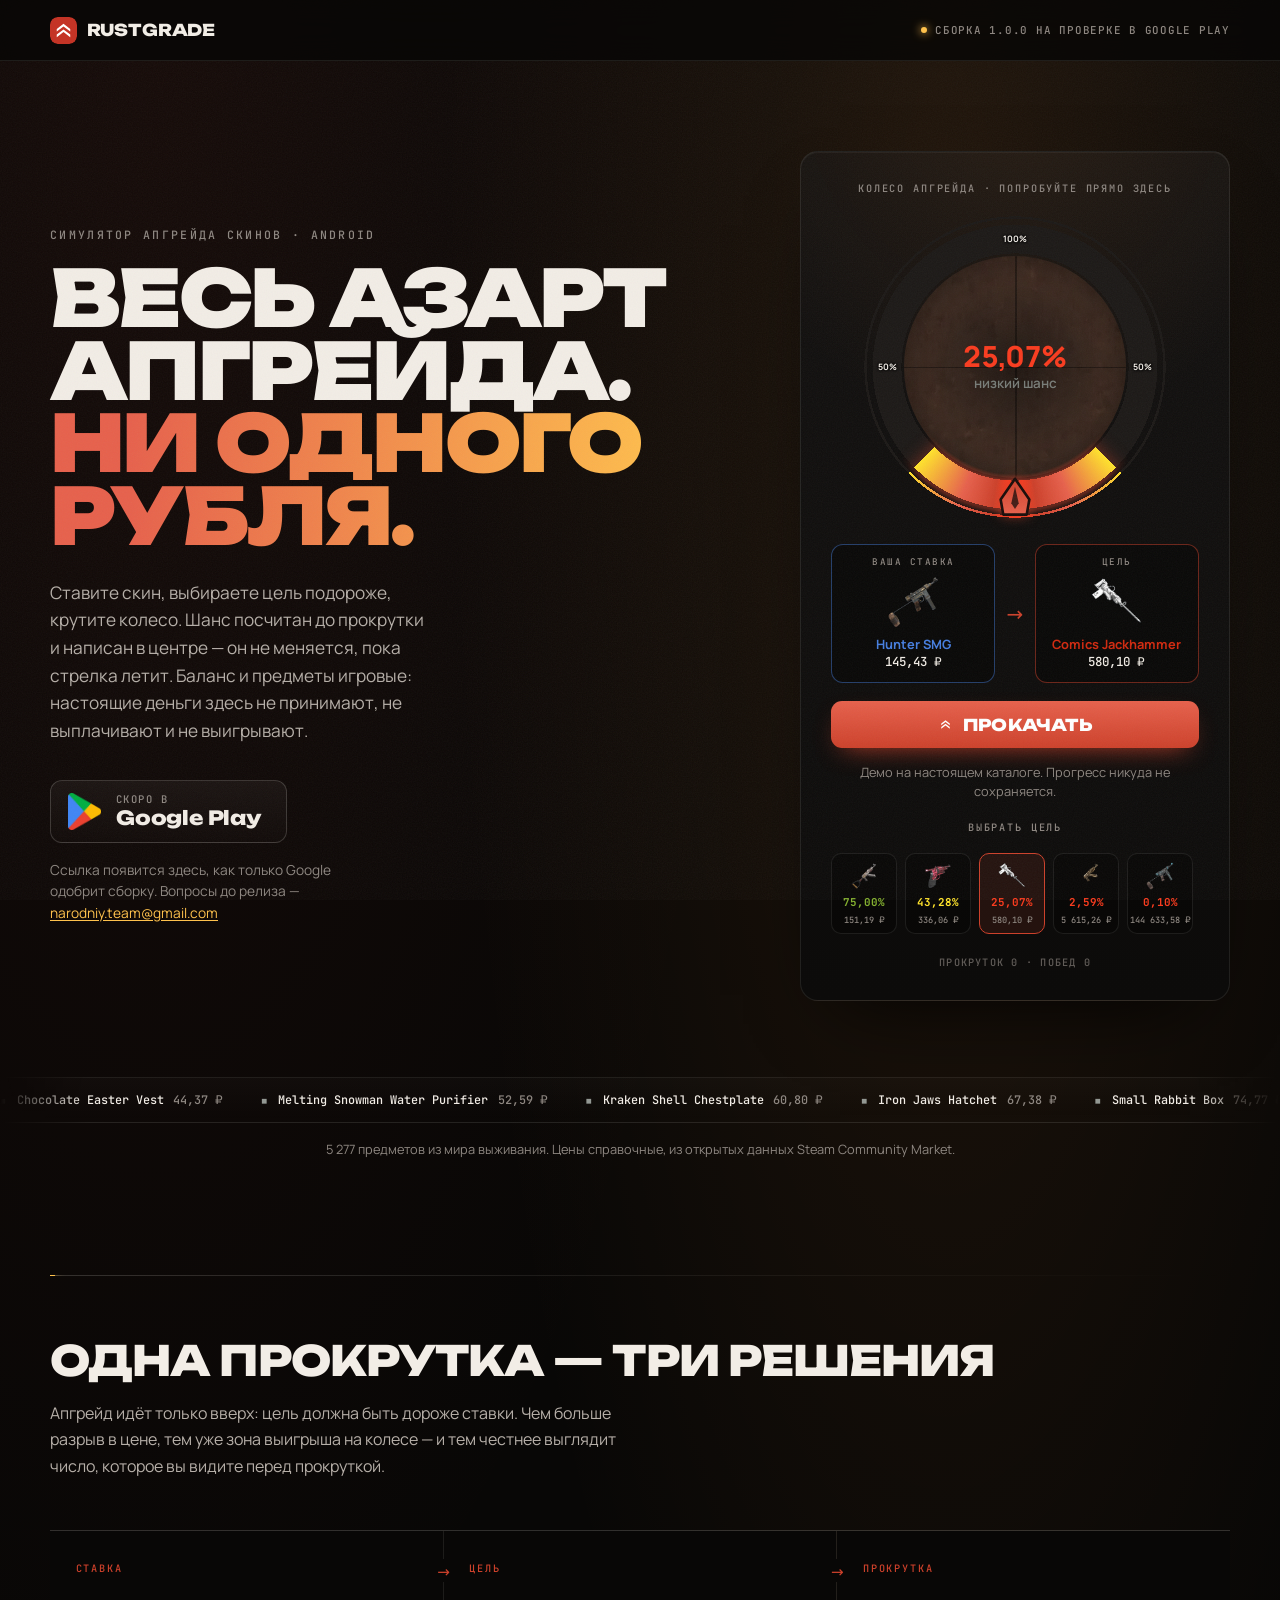
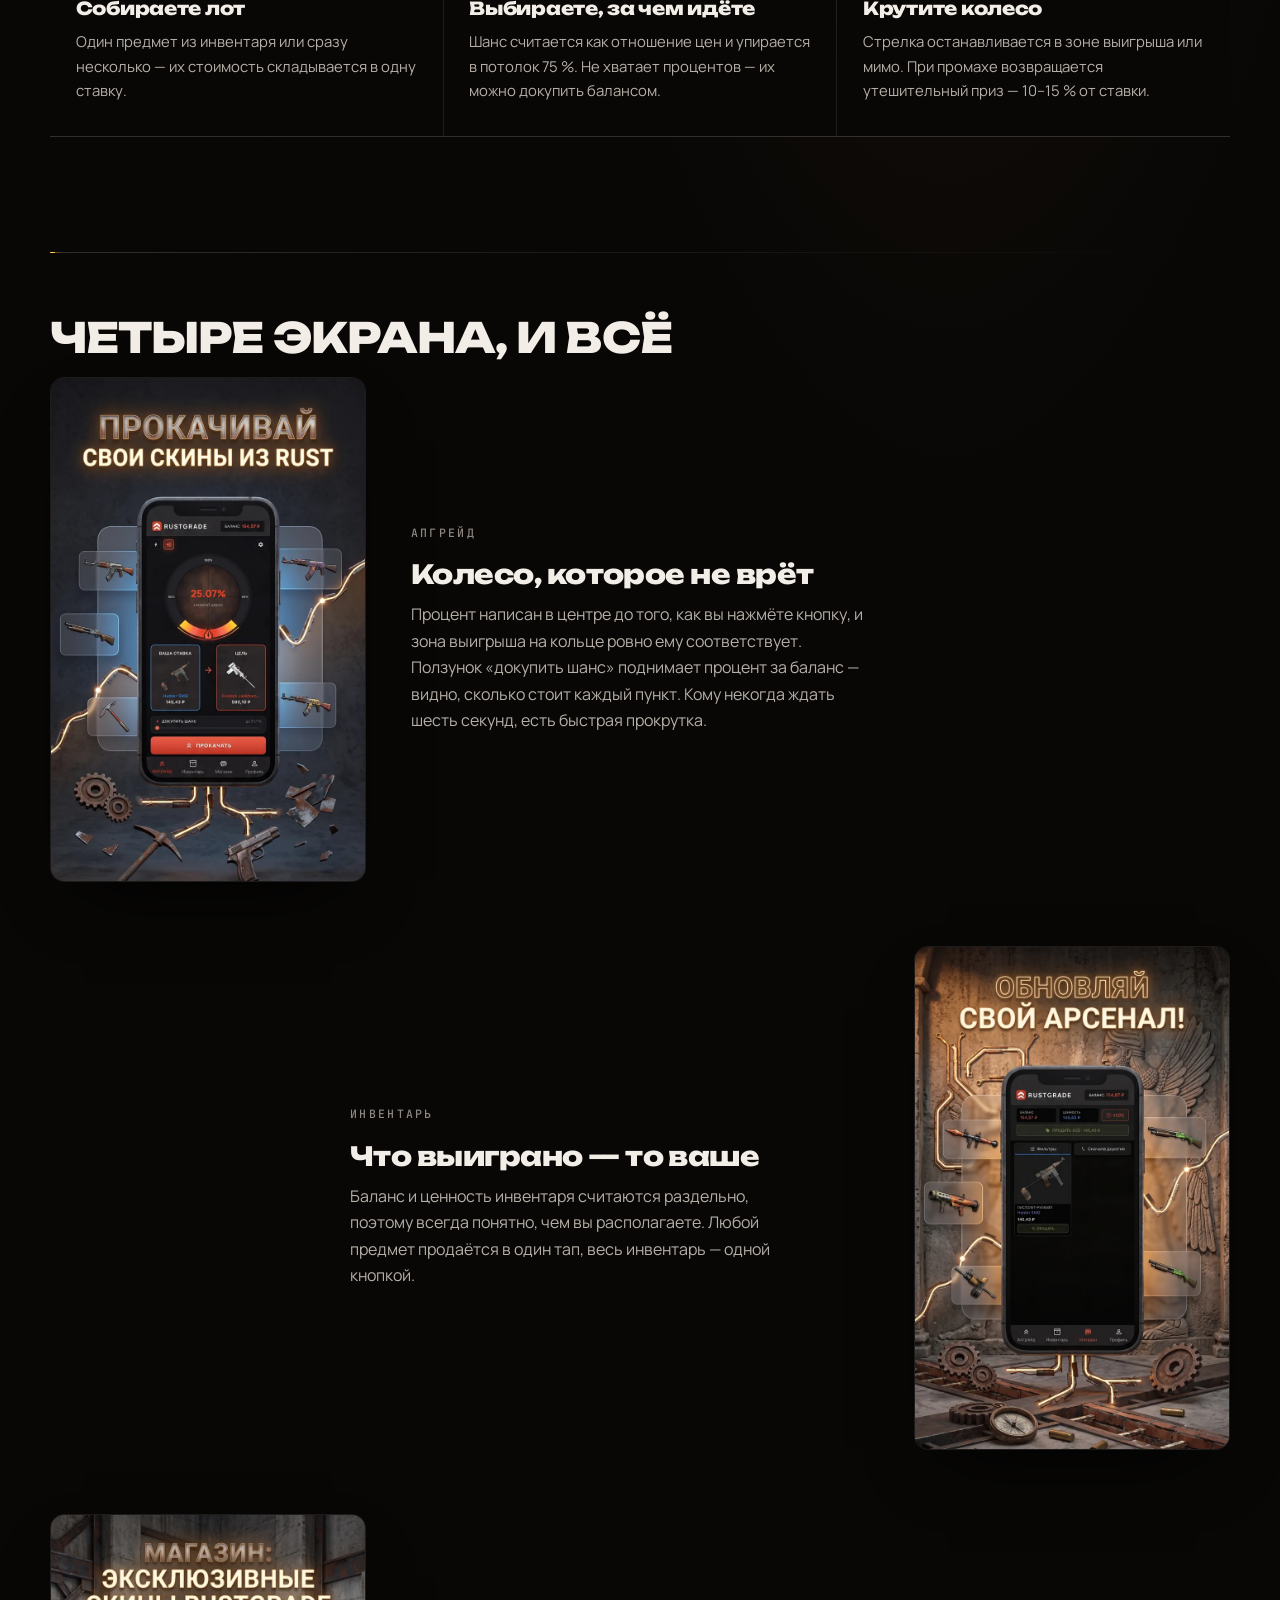
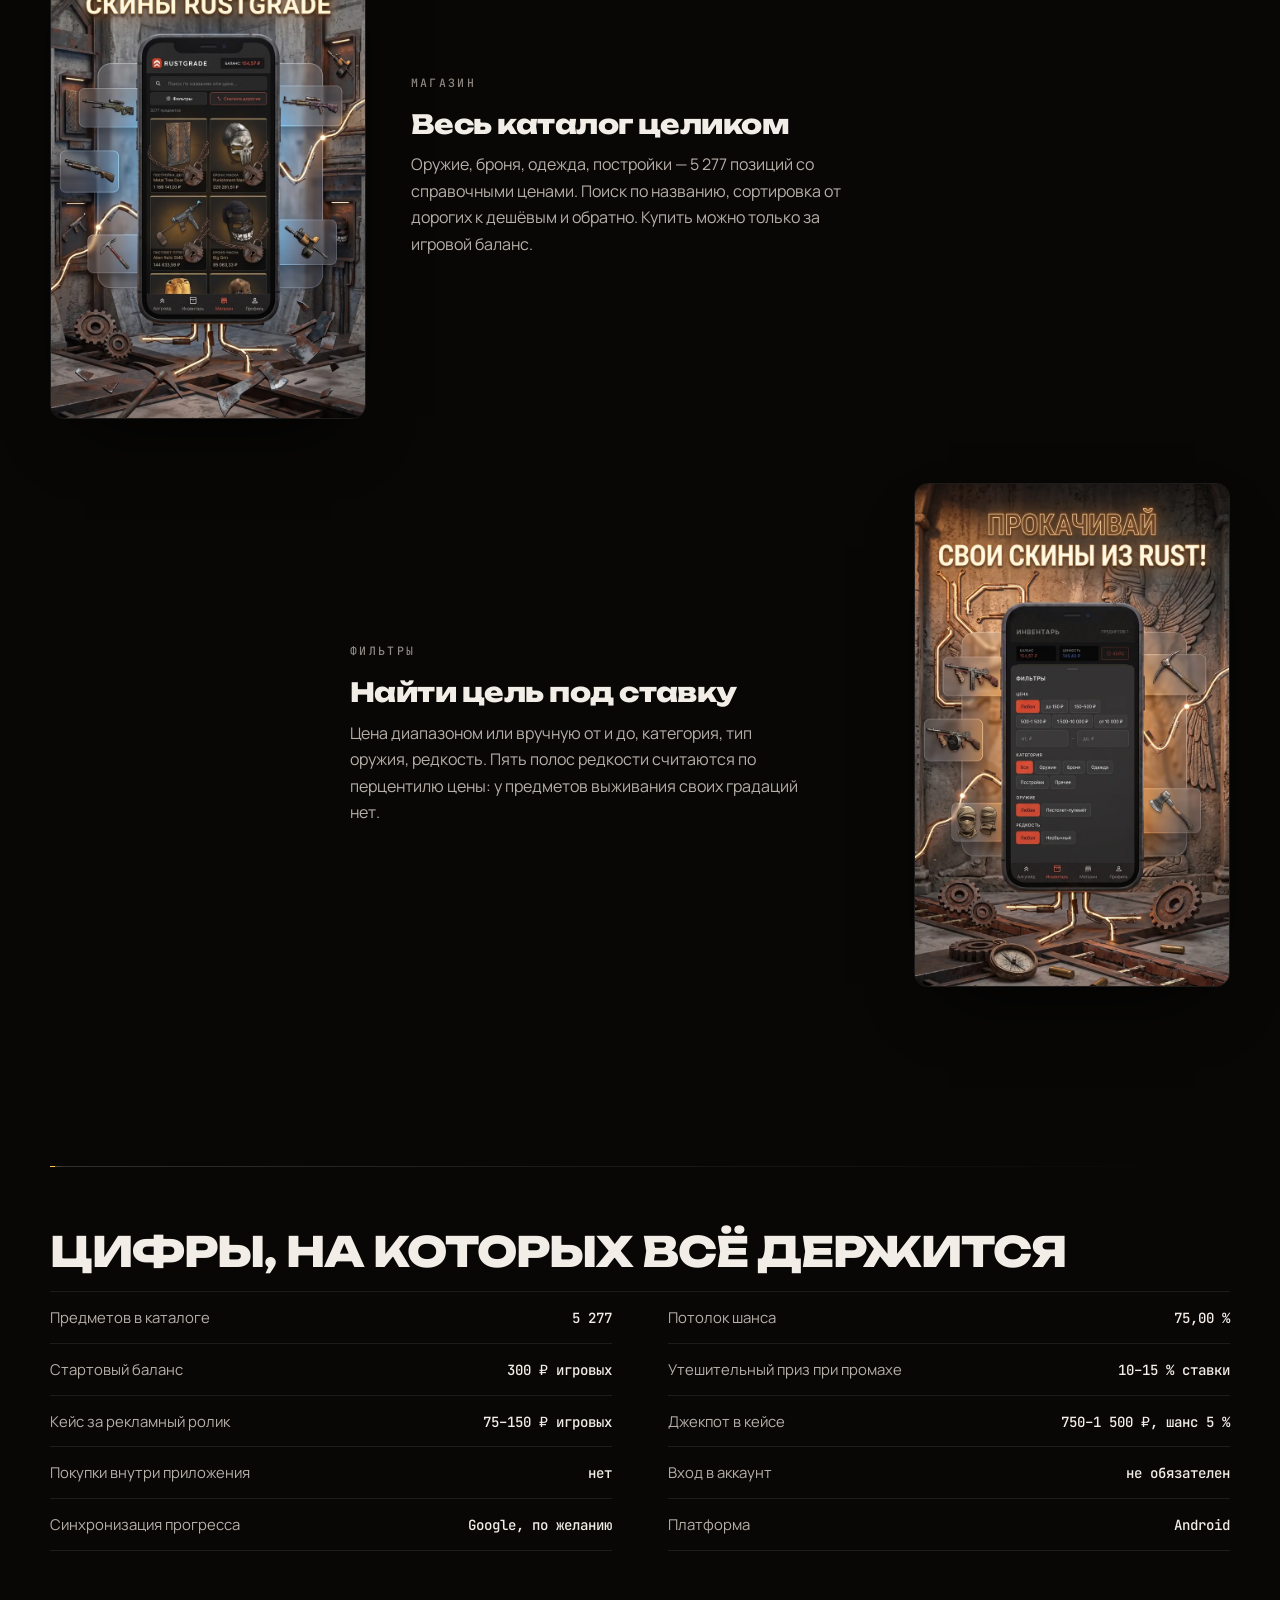
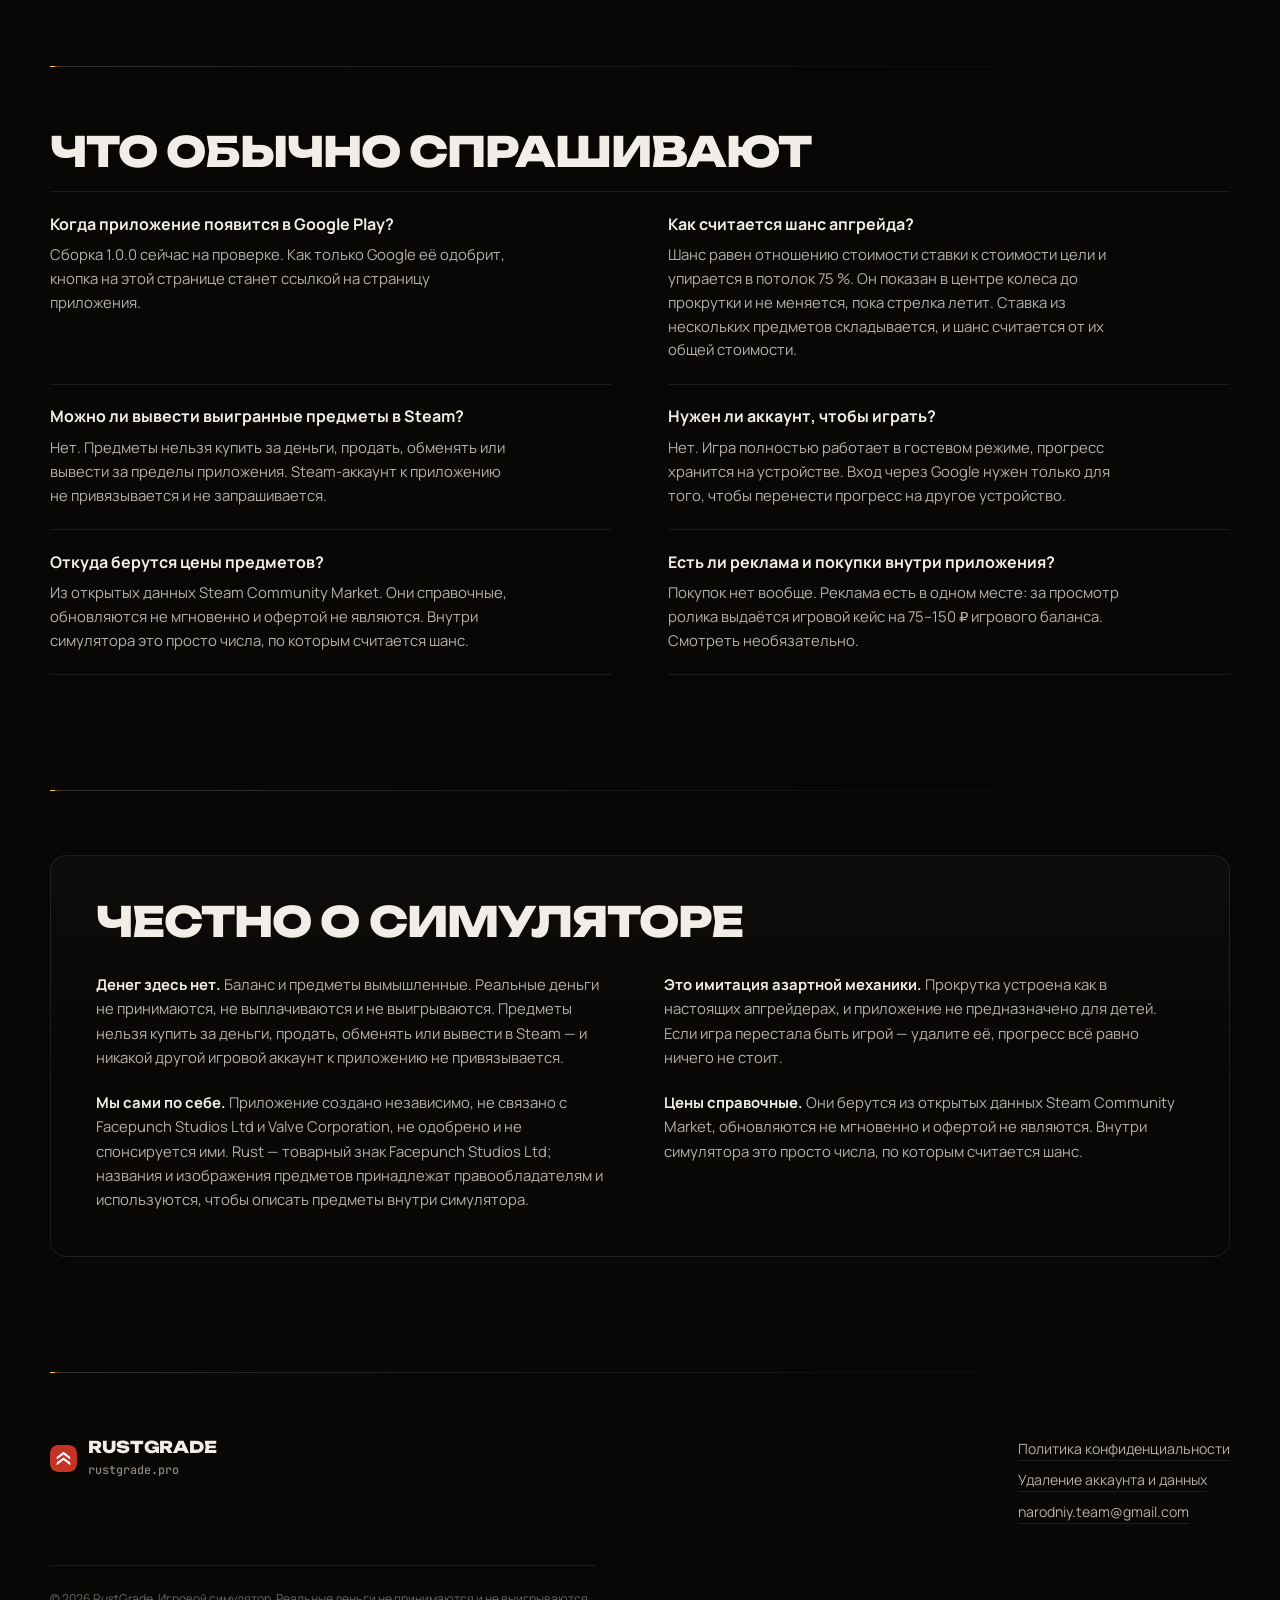
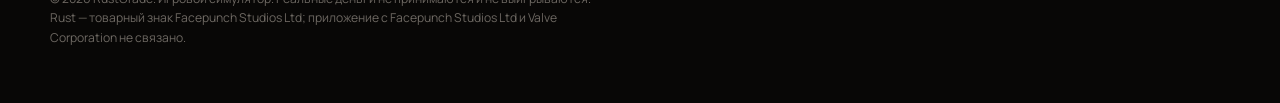
==== index.html @ eccade39 "Сайт rustgrade.pro" ====
<!DOCTYPE html>
<html lang="ru">
<head>
<meta charset="utf-8">
<meta name="viewport" content="width=device-width, initial-scale=1">
<title>RustGrade — симулятор апгрейда скинов</title>
<meta name="description" content="Ставите скин, выбираете цель, крутите колесо. Шанс виден до прокрутки. Баланс и предметы игровые: реальные деньги не принимаются и не выигрываются. Скоро в Google Play.">
<meta name="theme-color" content="#080706">
<link rel="canonical" href="https://rustgrade.pro/">

<meta property="og:type" content="website">
<meta property="og:site_name" content="RustGrade">
<meta property="og:title" content="RustGrade — весь азарт апгрейда. Ни одного рубля.">
<meta property="og:description" content="Симулятор апгрейда скинов: 5 277 предметов, честный шанс на колесе, никаких реальных денег. Скоро в Google Play.">
<meta property="og:url" content="https://rustgrade.pro/">
<meta property="og:image" content="https://rustgrade.pro/assets/og.jpg">
<meta property="og:image:width" content="1200">
<meta property="og:image:height" content="630">
<meta property="og:locale" content="ru_RU">
<meta name="twitter:card" content="summary_large_image">

<link rel="icon" href="assets/logo.svg" type="image/svg+xml">
<link rel="icon" href="assets/favicon-32.png" sizes="32x32">
<link rel="apple-touch-icon" href="assets/apple-touch-icon.png">

<link rel="preload" as="font" type="font/woff2" href="assets/fonts/Unbounded-cyrillic.woff2" crossorigin>
<link rel="preload" as="font" type="font/woff2" href="assets/fonts/Manrope-cyrillic.woff2" crossorigin>
<link rel="stylesheet" href="assets/fonts.css">
<link rel="stylesheet" href="assets/site.css">

<script type="application/ld+json">
{
  "@context": "https://schema.org",
  "@graph": [
    {
      "@type": "WebSite",
      "@id": "https://rustgrade.pro/#website",
      "url": "https://rustgrade.pro/",
      "name": "RustGrade",
      "inLanguage": "ru-RU",
      "description": "Игровой симулятор апгрейда скинов для Android."
    },
    {
      "@type": "MobileApplication",
      "@id": "https://rustgrade.pro/#app",
      "name": "RustGrade",
      "url": "https://rustgrade.pro/",
      "applicationCategory": "GameApplication",
      "applicationSubCategory": "Симулятор",
      "operatingSystem": "Android",
      "inLanguage": "ru-RU",
      "softwareVersion": "1.0.0",
      "image": "https://rustgrade.pro/assets/og.jpg",
      "description": "Симулятор апгрейда скинов: ставите предмет, выбираете цель подороже и крутите колесо. Шанс виден до прокрутки. Баланс и предметы игровые, реальные деньги не принимаются и не выигрываются.",
      "offers": { "@type": "Offer", "price": "0", "priceCurrency": "RUB" },
      "author": { "@type": "Organization", "name": "RustGrade", "email": "narodniy.team@gmail.com" },
      "privacyPolicy": "https://rustgrade.pro/privacy/"
    },
    {
      "@type": "FAQPage",
      "@id": "https://rustgrade.pro/#faq",
      "mainEntity": [
        {
          "@type": "Question",
          "name": "Когда приложение появится в Google Play?",
          "acceptedAnswer": { "@type": "Answer", "text": "Сборка 1.0.0 сейчас на проверке. Как только Google её одобрит, кнопка на этой странице станет ссылкой на страницу приложения." }
        },
        {
          "@type": "Question",
          "name": "Как считается шанс апгрейда?",
          "acceptedAnswer": { "@type": "Answer", "text": "Шанс равен отношению стоимости ставки к стоимости цели и упирается в потолок 75 процентов. Он показан в центре колеса до прокрутки и не меняется, пока стрелка летит. Ставка из нескольких предметов складывается, и шанс считается от их общей стоимости." }
        },
        {
          "@type": "Question",
          "name": "Можно ли вывести выигранные предметы в Steam?",
          "acceptedAnswer": { "@type": "Answer", "text": "Нет. Предметы нельзя купить за деньги, продать, обменять или вывести за пределы приложения. Steam-аккаунт к приложению не привязывается и не запрашивается." }
        },
        {
          "@type": "Question",
          "name": "Нужен ли аккаунт, чтобы играть?",
          "acceptedAnswer": { "@type": "Answer", "text": "Нет. Игра полностью работает в гостевом режиме, прогресс хранится на устройстве. Вход через Google нужен только для того, чтобы перенести прогресс на другое устройство." }
        },
        {
          "@type": "Question",
          "name": "Откуда берутся цены предметов?",
          "acceptedAnswer": { "@type": "Answer", "text": "Из открытых данных Steam Community Market. Они справочные, обновляются не мгновенно и офертой не являются. Внутри симулятора это просто числа, по которым считается шанс." }
        },
        {
          "@type": "Question",
          "name": "Есть ли реклама и покупки внутри приложения?",
          "acceptedAnswer": { "@type": "Answer", "text": "Покупок нет вообще. Реклама есть в одном месте: за просмотр ролика выдаётся игровой кейс на 75–150 рублей игрового баланса. Смотреть необязательно." }
        }
      ]
    }
  ]
}
</script>
</head>
<body>

<a class="skip" href="#main">Перейти к содержанию</a>

<header class="topbar">
  <div class="topbar__in">
    <a class="brand" href="/" aria-label="RustGrade, на главную">
      <svg class="brand__mark" viewBox="0 0 512 512" aria-hidden="true" focusable="false">
        <rect width="512" height="512" rx="140" fill="#C43426"/>
        <path d="M 256 130 L 384 226 L 384 277 L 256 181 L 128 277 L 128 226 Z" fill="#fff"/>
        <path d="M 256 235 L 384 331 L 384 382 L 256 286 L 128 382 L 128 331 Z" fill="#fff"/>
      </svg>
      <span class="brand__name">RustGrade</span>
    </a>
    <p class="topbar__status"><span class="dot" aria-hidden="true"></span>Сборка 1.0.0 на проверке в Google&nbsp;Play</p>
  </div>
</header>

<main id="main">

  <!-- ───────────────────────── HERO ───────────────────────── -->
  <section class="hero">
    <div class="hero__copy">
      <p class="eyebrow">Симулятор апгрейда скинов · Android</p>
      <h1 class="hero__title">
        <span>Весь азарт</span>
        <span>апгрейда.</span>
        <span class="hero__title-alt">Ни одного</span>
        <span class="hero__title-alt">рубля.</span>
      </h1>
      <p class="lede">
        Ставите скин, выбираете цель подороже, крутите колесо. Шанс посчитан
        до прокрутки и написан в центре — он не меняется, пока стрелка летит.
        Баланс и предметы игровые: настоящие деньги здесь не принимают,
        не выплачивают и не выигрывают.
      </p>

      <div class="cta">
        <div class="play" aria-labelledby="play-t">
          <img class="play__icon" src="assets/google-play.webp" alt="" width="143" height="160" loading="eager" decoding="async">
          <span class="play__text">
            <span class="play__small">Скоро в</span>
            <span class="play__big" id="play-t">Google Play</span>
          </span>
        </div>
        <p class="cta__note">
          Ссылка появится здесь, как только Google одобрит сборку.
          Вопросы до релиза — <a href="mailto:narodniy.team@gmail.com">narodniy.team@gmail.com</a>
        </p>
      </div>
    </div>

    <!-- ── СИГНАТУРА: живое колесо апгрейда ── -->
    <div class="rig" id="rig">
      <p class="rig__label">Колесо апгрейда · попробуйте прямо здесь</p>

      <div class="wheel" id="wheel" role="img" aria-labelledby="wheel-alt">
        <div class="wheel__disc"><i class="cross cross--h"></i><i class="cross cross--v"></i></div>
        <div class="wheel__track"></div>
        <div class="wheel__track wheel__track--thin"></div>
        <div class="wheel__glow"></div>
        <div class="wheel__arc"></div>
        <div class="wheel__arc wheel__arc--thin"></div>
        <div class="wheel__pin" id="pin">
          <svg viewBox="0 0 256 256" aria-hidden="true" focusable="false">
            <defs>
              <linearGradient id="pinG" x1="0" y1="251.5" x2="0" y2="221.5" gradientUnits="userSpaceOnUse">
                <stop offset="0" stop-color="#e7614c"/><stop offset="1" stop-color="#cd412b"/>
              </linearGradient>
            </defs>
            <g class="pin__shield">
              <path fill="url(#pinG)" d="M118.2 251.5 L137.8 251.5 L140 238.9 L128 221.5 L116 238.9 Z"/>
              <path class="pin__slot" d="M128 228.1 L131.1 241.9 L128 246.7 L124.9 241.9 Z"/>
            </g>
          </svg>
        </div>
        <span class="tick tick--top">100%</span>
        <span class="tick tick--left">50%</span>
        <span class="tick tick--right">50%</span>
        <p class="wheel__read">
          <output class="wheel__pct" id="pct">25,07%</output>
          <span class="wheel__cat" id="cat">низкий шанс</span>
        </p>
        <span class="vh" id="wheel-alt">Колесо апгрейда, шанс 25,07 процента</span>
      </div>

      <div class="slots">
        <div class="slot slot--src">
          <p class="slot__cap">Ваша ставка</p>
          <img src="assets/items/hunter-smg.webp" alt="Hunter SMG" width="300" height="225" loading="lazy" decoding="async">
          <p class="slot__name" style="color:#467edf">Hunter SMG</p>
          <p class="slot__price">145,43 ₽</p>
        </div>
        <span class="slots__arrow" aria-hidden="true">→</span>
        <div class="slot slot--dst">
          <p class="slot__cap">Цель</p>
          <img src="assets/items/comics-jackhammer.webp" alt="" id="dst-img" width="300" height="225" loading="lazy" decoding="async">
          <p class="slot__name" id="dst-name">Comics Jackhammer</p>
          <p class="slot__price" id="dst-price">580,10 ₽</p>
        </div>
      </div>

      <button class="spin" id="spin" type="button">
        <svg class="spin__mark" viewBox="0 0 512 512" aria-hidden="true" focusable="false">
          <path d="M 256 130 L 384 226 L 384 277 L 256 181 L 128 277 L 128 226 Z"/>
          <path d="M 256 235 L 384 331 L 384 382 L 256 286 L 128 382 L 128 331 Z"/>
        </svg>
        Прокачать
      </button>

      <p class="rig__hint" id="verdict" role="status">Демо на настоящем каталоге. Прогресс никуда не сохраняется.</p>

      <fieldset class="targets">
        <legend class="rig__label">Выбрать цель</legend>
        <div class="targets__row" id="targets"></div>
      </fieldset>

      <p class="rig__tally" id="tally">прокруток 0 · побед 0</p>
    </div>
  </section>

  <!-- ───────────────────────── ЛЕНТА КАТАЛОГА ───────────────────────── -->
  <div class="tape" aria-hidden="true">
    <div class="tape__run" id="tape"></div>
  </div>
  <p class="tape__cap">5 277 предметов из мира выживания. Цены справочные, из открытых данных Steam&nbsp;Community&nbsp;Market.</p>

  <!-- ───────────────────────── ТРИ ШАГА ───────────────────────── -->
  <section class="band" id="how">
    <hr class="rule">
    <h2 class="h2">Одна прокрутка — три решения</h2>
    <p class="band__lede">
      Апгрейд идёт только вверх: цель должна быть дороже ставки. Чем больше
      разрыв в цене, тем уже зона выигрыша на колесе — и тем честнее выглядит
      число, которое вы видите перед прокруткой.
    </p>
    <ol class="flow">
      <li class="flow__step">
        <p class="flow__cap">Ставка</p>
        <h3 class="flow__h">Собираете лот</h3>
        <p>Один предмет из инвентаря или сразу несколько — их стоимость
           складывается в одну ставку.</p>
      </li>
      <li class="flow__step">
        <p class="flow__cap">Цель</p>
        <h3 class="flow__h">Выбираете, за чем идёте</h3>
        <p>Шанс считается как отношение цен и упирается в потолок 75 %.
           Не хватает процентов — их можно докупить балансом.</p>
      </li>
      <li class="flow__step">
        <p class="flow__cap">Прокрутка</p>
        <h3 class="flow__h">Крутите колесо</h3>
        <p>Стрелка останавливается в зоне выигрыша или мимо. При промахе
           возвращается утешительный приз — 10–15 % от ставки.</p>
      </li>
    </ol>
  </section>

  <!-- ───────────────────────── ЭКРАНЫ ───────────────────────── -->
  <section class="band" id="screens">
    <hr class="rule">
    <h2 class="h2">Четыре экрана, и всё</h2>

    <div class="shot">
      <img src="assets/shots/upgrade.webp" alt="Экран апгрейда: колесо с шансом 25,07 %, карточки ставки и цели, кнопка «Прокачать»" width="760" height="1216" loading="lazy" decoding="async">
      <div class="shot__body">
        <p class="eyebrow">Апгрейд</p>
        <h3 class="shot__h">Колесо, которое не врёт</h3>
        <p>Процент написан в центре до того, как вы нажмёте кнопку, и зона
          выигрыша на кольце ровно ему соответствует. Ползунок «докупить шанс»
          поднимает процент за баланс — видно, сколько стоит каждый пункт.
          Кому некогда ждать шесть секунд, есть быстрая прокрутка.</p>
      </div>
    </div>

    <div class="shot shot--flip">
      <img src="assets/shots/arsenal.webp" alt="Экран инвентаря: карточка предмета Hunter SMG с ценой и кнопкой «Продать»" width="760" height="1216" loading="lazy" decoding="async">
      <div class="shot__body">
        <p class="eyebrow">Инвентарь</p>
        <h3 class="shot__h">Что выиграно — то ваше</h3>
        <p>Баланс и ценность инвентаря считаются раздельно, поэтому всегда
          понятно, чем вы располагаете. Любой предмет продаётся в один тап,
          весь инвентарь — одной кнопкой.</p>
      </div>
    </div>

    <div class="shot">
      <img src="assets/shots/store.webp" alt="Экран магазина: сетка предметов с ценами, поиск и сортировка" width="760" height="1216" loading="lazy" decoding="async">
      <div class="shot__body">
        <p class="eyebrow">Магазин</p>
        <h3 class="shot__h">Весь каталог целиком</h3>
        <p>Оружие, броня, одежда, постройки — 5 277 позиций со справочными
          ценами. Поиск по названию, сортировка от дорогих к дешёвым и обратно.
          Купить можно только за игровой баланс.</p>
      </div>
    </div>

    <div class="shot shot--flip">
      <img src="assets/shots/filters.webp" alt="Экран фильтров: диапазоны цены, категории, тип оружия и редкость" width="760" height="1216" loading="lazy" decoding="async">
      <div class="shot__body">
        <p class="eyebrow">Фильтры</p>
        <h3 class="shot__h">Найти цель под ставку</h3>
        <p>Цена диапазоном или вручную от и до, категория, тип оружия,
          редкость. Пять полос редкости считаются по перцентилю цены:
          у предметов выживания своих градаций нет.</p>
      </div>
    </div>
  </section>

  <!-- ───────────────────────── ХАРАКТЕРИСТИКИ ───────────────────────── -->
  <section class="band" id="spec">
    <hr class="rule">
    <h2 class="h2">Цифры, на которых всё держится</h2>
    <dl class="spec">
      <div><dt>Предметов в каталоге</dt><dd>5 277</dd></div>
      <div><dt>Потолок шанса</dt><dd>75,00 %</dd></div>
      <div><dt>Стартовый баланс</dt><dd>300 ₽ игровых</dd></div>
      <div><dt>Утешительный приз при промахе</dt><dd>10–15 % ставки</dd></div>
      <div><dt>Кейс за рекламный ролик</dt><dd>75–150 ₽ игровых</dd></div>
      <div><dt>Джекпот в кейсе</dt><dd>750–1 500 ₽, шанс 5 %</dd></div>
      <div><dt>Покупки внутри приложения</dt><dd>нет</dd></div>
      <div><dt>Вход в аккаунт</dt><dd>не обязателен</dd></div>
      <div><dt>Синхронизация прогресса</dt><dd>Google, по желанию</dd></div>
      <div><dt>Платформа</dt><dd>Android</dd></div>
    </dl>
  </section>

  <!-- ───────────────────────── ВОПРОСЫ ───────────────────────── -->
  <section class="band" id="faq">
    <hr class="rule">
    <h2 class="h2">Что обычно спрашивают</h2>
    <dl class="faq">
      <div>
        <dt>Когда приложение появится в Google Play?</dt>
        <dd>Сборка 1.0.0 сейчас на проверке. Как только Google её одобрит,
          кнопка на этой странице станет ссылкой на страницу приложения.</dd>
      </div>
      <div>
        <dt>Как считается шанс апгрейда?</dt>
        <dd>Шанс равен отношению стоимости ставки к стоимости цели и упирается
          в потолок 75 %. Он показан в центре колеса до прокрутки и не меняется,
          пока стрелка летит. Ставка из нескольких предметов складывается,
          и шанс считается от их общей стоимости.</dd>
      </div>
      <div>
        <dt>Можно ли вывести выигранные предметы в Steam?</dt>
        <dd>Нет. Предметы нельзя купить за деньги, продать, обменять или вывести
          за пределы приложения. Steam-аккаунт к приложению не привязывается
          и не запрашивается.</dd>
      </div>
      <div>
        <dt>Нужен ли аккаунт, чтобы играть?</dt>
        <dd>Нет. Игра полностью работает в гостевом режиме, прогресс хранится
          на устройстве. Вход через Google нужен только для того, чтобы
          перенести прогресс на другое устройство.</dd>
      </div>
      <div>
        <dt>Откуда берутся цены предметов?</dt>
        <dd>Из открытых данных Steam Community Market. Они справочные,
          обновляются не мгновенно и офертой не являются. Внутри симулятора
          это просто числа, по которым считается шанс.</dd>
      </div>
      <div>
        <dt>Есть ли реклама и покупки внутри приложения?</dt>
        <dd>Покупок нет вообще. Реклама есть в одном месте: за просмотр ролика
          выдаётся игровой кейс на 75–150 ₽ игрового баланса. Смотреть
          необязательно.</dd>
      </div>
    </dl>
  </section>

  <!-- ───────────────────────── ЧЕСТНО ───────────────────────── -->
  <section class="band" id="honest">
    <hr class="rule">
    <div class="honest">
      <h2 class="h2 h2--tight">Честно о симуляторе</h2>
      <div class="honest__cols">
        <p><b>Денег здесь нет.</b> Баланс и предметы вымышленные. Реальные
          деньги не принимаются, не выплачиваются и не выигрываются. Предметы
          нельзя купить за деньги, продать, обменять или вывести в Steam —
          и никакой другой игровой аккаунт к приложению не привязывается.</p>
        <p><b>Это имитация азартной механики.</b> Прокрутка устроена как
          в настоящих апгрейдерах, и приложение не предназначено для детей.
          Если игра перестала быть игрой — удалите её, прогресс всё равно
          ничего не стоит.</p>
        <p><b>Мы сами по себе.</b> Приложение создано независимо, не связано
          с Facepunch Studios Ltd и Valve Corporation, не одобрено и не
          спонсируется ими. Rust — товарный знак Facepunch Studios Ltd;
          названия и изображения предметов принадлежат правообладателям
          и используются, чтобы описать предметы внутри симулятора.</p>
        <p><b>Цены справочные.</b> Они берутся из открытых данных Steam
          Community Market, обновляются не мгновенно и офертой не являются.
          Внутри симулятора это просто числа, по которым считается шанс.</p>
      </div>
    </div>
  </section>

</main>

<footer class="site-foot">
  <hr class="rule">
  <div class="site-foot__in">
    <div class="site-foot__brand">
      <svg class="brand__mark" viewBox="0 0 512 512" aria-hidden="true" focusable="false">
        <rect width="512" height="512" rx="140" fill="#C43426"/>
        <path d="M 256 130 L 384 226 L 384 277 L 256 181 L 128 277 L 128 226 Z" fill="#fff"/>
        <path d="M 256 235 L 384 331 L 384 382 L 256 286 L 128 382 L 128 331 Z" fill="#fff"/>
      </svg>
      <p><span class="brand__name">RustGrade</span><br><span class="site-foot__dom">rustgrade.pro</span></p>
    </div>
    <nav class="site-foot__nav" aria-label="Документы">
      <a href="privacy/">Политика конфиденциальности</a>
      <a href="delete-account/">Удаление аккаунта и данных</a>
      <a href="mailto:narodniy.team@gmail.com">narodniy.team@gmail.com</a>
    </nav>
  </div>
  <p class="site-foot__fine">
    © 2026 RustGrade. Игровой симулятор. Реальные деньги не принимаются
    и не выигрываются. Rust — товарный знак Facepunch Studios Ltd;
    приложение с Facepunch Studios Ltd и Valve Corporation не связано.
  </p>
</footer>

<script src="assets/site.js" defer></script>
</body>
</html>
---- assets/fonts.css ----
/* JetBrains Mono — cyrillic */
@font-face {
  font-family: 'JetBrains Mono';
  font-style: normal;
  font-weight: 500 700;
  font-display: swap;
  src: url(fonts/JetBrainsMono-cyrillic.woff2) format('woff2');
  unicode-range: U+0301, U+0400-045F, U+0490-0491, U+04B0-04B1, U+2116;
}

/* JetBrains Mono — latin */
@font-face {
  font-family: 'JetBrains Mono';
  font-style: normal;
  font-weight: 500 700;
  font-display: swap;
  src: url(fonts/JetBrainsMono-latin.woff2) format('woff2');
  unicode-range: U+0000-00FF, U+0131, U+0152-0153, U+02BB-02BC, U+02C6, U+02DA, U+02DC, U+0304, U+0308, U+0329, U+2000-206F, U+20AC, U+2122, U+2191, U+2193, U+2212, U+2215, U+FEFF, U+FFFD;
}

/* Manrope — cyrillic */
@font-face {
  font-family: 'Manrope';
  font-style: normal;
  font-weight: 400 800;
  font-display: swap;
  src: url(fonts/Manrope-cyrillic.woff2) format('woff2');
  unicode-range: U+0301, U+0400-045F, U+0490-0491, U+04B0-04B1, U+2116;
}

/* Manrope — latin */
@font-face {
  font-family: 'Manrope';
  font-style: normal;
  font-weight: 400 800;
  font-display: swap;
  src: url(fonts/Manrope-latin.woff2) format('woff2');
  unicode-range: U+0000-00FF, U+0131, U+0152-0153, U+02BB-02BC, U+02C6, U+02DA, U+02DC, U+0304, U+0308, U+0329, U+2000-206F, U+20AC, U+2122, U+2191, U+2193, U+2212, U+2215, U+FEFF, U+FFFD;
}

/* Unbounded — cyrillic */
@font-face {
  font-family: 'Unbounded';
  font-style: normal;
  font-weight: 700 900;
  font-display: swap;
  src: url(fonts/Unbounded-cyrillic.woff2) format('woff2');
  unicode-range: U+0301, U+0400-045F, U+0490-0491, U+04B0-04B1, U+2116;
}

/* Unbounded — latin */
@font-face {
  font-family: 'Unbounded';
  font-style: normal;
  font-weight: 700 900;
  font-display: swap;
  src: url(fonts/Unbounded-latin.woff2) format('woff2');
  unicode-range: U+0000-00FF, U+0131, U+0152-0153, U+02BB-02BC, U+02C6, U+02DA, U+02DC, U+0304, U+0308, U+0329, U+2000-206F, U+20AC, U+2122, U+2191, U+2193, U+2212, U+2215, U+FEFF, U+FFFD;
}
---- assets/site.css ----
/* ============================================================
   RustGrade — rustgrade.pro
   Палитра снята с промо-арта и с самого приложения:
   выжженный бетон, ржавое железо, тёплый накал медной нити.
   ============================================================ */

@property --sweep { syntax: '<angle>'; inherits: true; initial-value: 0deg; }

:root {
  --void:      #080706;
  --iron:      #131110;
  --steel:     #1c1917;
  --edge:      rgba(242, 237, 230, .09);
  --edge-hot:  rgba(242, 237, 230, .18);

  --rust:      #cd412b;
  --rust-lt:   #e7614c;
  --ember:     #fa3c1f;
  --gold:      #ffe32c;
  --filament:  #ffc24d;
  --moss:      #7c954d;

  --ash:       #8e8781;
  --ash-lt:    #b6afa8;
  --bone:      #f2ede6;

  --tier-1: #939893;  /* обычный      */
  --tier-2: #467edf;  /* необычный    */
  --tier-3: #ae6eee;  /* редкий       */
  --tier-4: #d2290f;  /* особый       */
  --tier-5: #ffdd59;  /* легендарный  */

  --wrap: min(1180px, 100% - 2.6rem);
  --gap:  clamp(4.5rem, 9vw, 8rem);

  --disp: 'Unbounded', 'Manrope', system-ui, sans-serif;
  --body: 'Manrope', system-ui, -apple-system, 'Segoe UI', sans-serif;
  --mono: 'JetBrains Mono', ui-monospace, 'Cascadia Mono', monospace;
}

* { box-sizing: border-box; }

html { scroll-behavior: smooth; -webkit-text-size-adjust: 100%; }

body {
  margin: 0;
  background: var(--void);
  color: var(--bone);
  font: 400 1rem/1.65 var(--body);
  overflow-x: hidden;
  /* Тёплое зарево над сгибом — то же, что светит из медных трубок на арте */
  background-image:
    radial-gradient(58% 42% at 74% 4%,  rgba(255, 150, 60, .10), transparent 68%),
    radial-gradient(70% 40% at 12% 0%,  rgba(205, 65, 43, .07),  transparent 70%);
  background-repeat: no-repeat;
}

/* Бетонная крупа поверх всего: без неё чёрный фон выглядит пластиковым */
body::after {
  content: '';
  position: fixed; inset: 0;
  pointer-events: none; z-index: 9;
  opacity: .05;
  background-image: url("data:image/svg+xml,%3Csvg xmlns='http://www.w3.org/2000/svg' width='180' height='180'%3E%3Cfilter id='n'%3E%3CfeTurbulence type='fractalNoise' baseFrequency='.8' numOctaves='3' stitchTiles='stitch'/%3E%3C/filter%3E%3Crect width='180' height='180' filter='url(%23n)'/%3E%3C/svg%3E");
}

img { max-width: 100%; height: auto; display: block; }

a { color: var(--filament); text-decoration-thickness: 1px; text-underline-offset: .18em; }
a:hover { color: var(--bone); }

:focus-visible { outline: 2px solid var(--filament); outline-offset: 3px; border-radius: 2px; }

.vh {
  position: absolute; width: 1px; height: 1px;
  margin: -1px; padding: 0; overflow: hidden;
  clip-path: inset(50%); white-space: nowrap;
}

.skip {
  position: absolute; left: .8rem; top: -4rem; z-index: 50;
  padding: .6rem 1rem; background: var(--rust); color: #fff;
  font: 500 .85rem var(--mono); border-radius: 3px; text-decoration: none;
  transition: top .18s;
}
.skip:focus { top: .8rem; color: #fff; }

/* ─────────────────── типографика ─────────────────── */

.eyebrow {
  margin: 0 0 1.15rem;
  font: 500 .72rem/1.3 var(--mono);
  letter-spacing: .2em; text-transform: uppercase; color: var(--ash);
}

.h2 {
  margin: 0 0 1.1rem;
  font: 800 clamp(1.7rem, 3.5vw, 2.6rem)/1.02 var(--disp);
  letter-spacing: -.022em; text-transform: uppercase;
}
.h2--tight { margin-bottom: 1.8rem; }

.lede {
  margin: 0 0 2.2rem;
  max-width: 34ch;
  font-size: clamp(1.02rem, 1.35vw, 1.16rem);
  line-height: 1.6; color: var(--ash-lt);
}

/* Разделитель-«стык трубы»: волосяная линия с раскалённым узлом слева */
.rule {
  position: relative;
  border: 0; height: 1px; margin: 0 0 clamp(2.6rem, 5vw, 4rem);
  background: linear-gradient(90deg, var(--edge-hot), var(--edge) 40%, transparent);
}
.rule::after {
  content: ''; position: absolute; left: 0; top: 50%;
  width: 6px; height: 6px; margin: -3px 0 0 -1px;
  border-radius: 50%; background: var(--filament);
  box-shadow: 0 0 10px 2px rgba(255, 194, 77, .55);
}

/* ─────────────────── шапка ─────────────────── */

.topbar {
  position: sticky; top: 0; z-index: 20;
  background: rgba(8, 7, 6, .82);
  backdrop-filter: blur(14px); -webkit-backdrop-filter: blur(14px);
  border-bottom: 1px solid var(--edge);
}
.topbar__in {
  width: var(--wrap); margin-inline: auto;
  display: flex; align-items: center; justify-content: space-between;
  gap: 1rem; min-height: 60px;
}

.brand { display: inline-flex; align-items: center; gap: .6rem; text-decoration: none; color: inherit; }
.brand__mark { width: 27px; height: 27px; border-radius: 8px; flex: none; }
.brand__name {
  font: 800 1.02rem/1 var(--disp);
  letter-spacing: -.01em; text-transform: uppercase; color: var(--bone);
}

.topbar__status {
  margin: 0; display: none; align-items: center; gap: .5rem;
  font: 500 .68rem/1 var(--mono); letter-spacing: .07em;
  text-transform: uppercase; color: var(--ash);
}
/* На узком экране статус уезжает: то же самое написано в блоке
   с кнопкой, дублировать в шапке незачем. */
@media (min-width: 760px) { .topbar__status { display: inline-flex; } }
.dot {
  width: 6px; height: 6px; border-radius: 50%; flex: none;
  background: var(--filament); box-shadow: 0 0 8px 1px rgba(255, 194, 77, .7);
  animation: breathe 2.6s ease-in-out infinite;
}
@keyframes breathe { 50% { opacity: .28; } }

/* ─────────────────── герой ─────────────────── */

.hero {
  width: var(--wrap); margin-inline: auto;
  padding-block: clamp(3rem, 7vw, 6rem) clamp(3rem, 6vw, 5rem);
  display: grid; grid-template-columns: minmax(0, 1fr);
  gap: clamp(3rem, 5vw, 4.5rem); align-items: center;
}
@media (min-width: 1000px) {
  .hero { grid-template-columns: minmax(0, 1fr) 430px; }
}

.hero__title {
  margin: 0 0 1.6rem;
  font: 900 clamp(2.15rem, 9.2vw, 4.9rem)/.93 var(--disp);
  letter-spacing: -.035em; text-transform: uppercase;
}
.hero__title span { display: block; }
.hero__title-alt {
  color: transparent;
  background: linear-gradient(96deg, var(--rust-lt) 12%, var(--filament) 92%);
  -webkit-background-clip: text; background-clip: text;
}

.cta { display: flex; flex-direction: column; gap: 1rem; align-items: flex-start; }

.play {
  display: inline-flex; align-items: center; gap: .95rem;
  padding: .72rem 1.5rem .72rem 1.05rem;
  border: 1px solid var(--edge-hot); border-radius: 12px;
  background: linear-gradient(180deg, rgba(242,237,230,.05), rgba(242,237,230,.01));
}
.play__icon { width: 33px; height: auto; flex: none; }
.play__text { display: flex; flex-direction: column; line-height: 1.15; }
.play__small { font: 500 .66rem var(--mono); letter-spacing: .14em; text-transform: uppercase; color: var(--ash); }
.play__big { font: 800 1.22rem var(--disp); letter-spacing: -.01em; color: var(--bone); }

.cta__note { margin: 0; max-width: 40ch; font-size: .86rem; line-height: 1.55; color: var(--ash); }

/* ─────────────────── СИГНАТУРА: колесо ─────────────────── */

.rig {
  --w: clamp(238px, 66vw, 306px);
  position: relative; min-width: 0;
  padding: clamp(1.4rem, 3vw, 1.9rem);
  border: 1px solid var(--edge); border-radius: 18px;
  background:
    radial-gradient(120% 70% at 50% -10%, rgba(255, 150, 60, .09), transparent 62%),
    linear-gradient(180deg, var(--iron), #0c0b0a);
  box-shadow: 0 34px 80px -40px #000, inset 0 1px 0 rgba(242,237,230,.05);
}

.rig__label {
  margin: 0 0 1.15rem;
  font: 500 .64rem/1.3 var(--mono);
  letter-spacing: .18em; text-transform: uppercase; color: var(--ash);
  text-align: center;
}

/* Раскрытие дуги ведёт скрипт покадрово, а не transition по --sweep:
   переход зарегистрированного свойства поддерживают не все браузеры,
   и там, где не поддерживают, дуга прыгала бы рывком. */
.wheel {
  position: relative; width: var(--w); aspect-ratio: 1; margin: 0 auto;
  font-size: calc(var(--w) / 300 * 1rem);   /* всё внутри масштабируется отсюда */
  --sweep: 0deg;
}

/* Диск — кусок ржавой плиты, а не спицованный обод: так он выглядит
   в приложении. Фактура приглушена ровно наполовину, иначе плита
   выходит рыжей и спорит с дугой. */
.wheel__disc {
  position: absolute; left: 13.67%; top: 13.67%; width: 72.66%; height: 72.66%;
  border-radius: 50%; overflow: hidden;
  background: radial-gradient(circle at 50% 50%, #2a2725, #141312);
  /* Свой контекст наложения: иначе затемнение по краю плиты всплывает
     над кольцом и стирает дугу шанса. */
  z-index: 0; isolation: isolate;
}
.wheel__disc::before,
.wheel__disc::after { content: ''; position: absolute; inset: 0; }
.wheel__disc::before { background: url('rust-plate.webp') center / cover; opacity: .4; }
.wheel__disc::after {
  z-index: 2;
  /* Тень в центре держит контраст под числом, тень по краю не даёт
     плите выглядеть наклеенной поверх кольца. */
  background:
    radial-gradient(circle at 50% 50%, rgba(0,0,0,.5), transparent 52%),
    radial-gradient(circle at 50% 50%, transparent 62%, rgba(0,0,0,.6) 100%);
}
.cross { position: absolute; z-index: 1; background: rgba(0,0,0,.4); }
.cross--h { left: 0; right: 0; top: 50%; height: 1.6px; }
.cross--v { top: 0; bottom: 0; left: 50%; width: 1.6px; }

/* Кольцо и дуга живут на одной средней линии радиусом 107 из 128:
   толстая дорожка 74.22–92.97 %, тонкий обруч снаружи 96.88–98.44 %.
   Пропорции сняты с колеса в приложении. */
.wheel__track,
.wheel__arc,
.wheel__glow { position: absolute; inset: 0; border-radius: 50%; }

.wheel__track { background: var(--steel); }

.wheel__track,
.wheel__arc {
  -webkit-mask: radial-gradient(circle closest-side, transparent 74.22%, #000 74.22%, #000 92.97%, transparent 92.97%);
          mask: radial-gradient(circle closest-side, transparent 74.22%, #000 74.22%, #000 92.97%, transparent 92.97%);
}
.wheel__track--thin,
.wheel__arc--thin {
  -webkit-mask: radial-gradient(circle closest-side, transparent 96.88%, #000 96.88%, #000 98.44%, transparent 98.44%);
          mask: radial-gradient(circle closest-side, transparent 96.88%, #000 96.88%, #000 98.44%, transparent 98.44%);
}

/* Дуга выигрыша. Стопы те же, что рисует приложение: жёлтое золото
   по краям, раскалённое ядро ровно на шести часах. */
.wheel__arc {
  background: conic-gradient(from calc(180deg - var(--sweep) / 2),
    var(--gold)    0deg,
    var(--rust-lt) calc(var(--sweep) * .25),
    var(--rust)    calc(var(--sweep) * .40),
    var(--ember)   calc(var(--sweep) * .46),
    var(--ember)   calc(var(--sweep) * .54),
    var(--rust)    calc(var(--sweep) * .60),
    var(--rust-lt) calc(var(--sweep) * .75),
    var(--gold)    var(--sweep),
    transparent    var(--sweep));
}
.wheel__glow {
  background: conic-gradient(from calc(180deg - var(--sweep) / 2),
    rgba(205, 65, 43, .5) 0deg, rgba(205, 65, 43, .5) var(--sweep), transparent var(--sweep));
  -webkit-mask: radial-gradient(circle closest-side, transparent 70%, #000 74%, #000 94%, transparent 98%);
          mask: radial-gradient(circle closest-side, transparent 70%, #000 74%, #000 94%, transparent 98%);
  filter: blur(9px);
}

.wheel__pin { position: absolute; inset: 0; will-change: transform; }
.wheel__pin svg { width: 100%; height: 100%; overflow: visible; }
.pin__shield {
  stroke: #1a0d0a; stroke-width: 2.2; stroke-linejoin: round;
  filter: drop-shadow(0 0 5px rgba(205, 65, 43, .65));
}
.pin__slot { fill: rgba(26, 13, 10, .78); stroke: none; }

.tick {
  position: absolute; transform: translate(-50%, -50%);
  font: 700 .55em var(--body); color: var(--bone);
  text-shadow: 0 0 3px var(--void), 0 0 3px var(--void), 0 0 3px var(--void);
}
.tick--top    { left: 50%;    top: 8.2%;  }
.tick--left   { left: 8.2%;   top: 50%;   }
.tick--right  { left: 91.8%;  top: 50%;   }

.wheel__read {
  position: absolute; inset: 0; margin: 0;
  display: flex; flex-direction: column; align-items: center; justify-content: center;
  gap: .18em; pointer-events: none;
}
.wheel__pct {
  font: 900 1.82em/1 var(--body); letter-spacing: -.02em;
  color: var(--ember);
  font-variant-numeric: tabular-nums;
}
.wheel__cat { font: 600 .84em var(--body); color: #787d78; }

/* карточки ставки и цели — как на экране апгрейда */
.slots {
  display: grid; grid-template-columns: 1fr auto 1fr;
  align-items: center; gap: .7rem;
  margin: 1.5rem 0 1.1rem;
}
.slot {
  padding: .7rem .6rem .75rem; text-align: center;
  border: 1px solid var(--edge); border-radius: 12px; background: rgba(0,0,0,.35);
}
.slot--src { border-color: rgba(70, 126, 223, .45); }
.slot--dst { border-color: rgba(205, 65, 43, .5); }
.slot__cap {
  margin: 0 0 .5rem; font: 500 .58rem var(--mono);
  letter-spacing: .16em; text-transform: uppercase; color: var(--ash);
}
.slot img { height: 52px; width: auto; margin: 0 auto .5rem; object-fit: contain; }
.slot__name {
  margin: 0; font-size: .8rem; font-weight: 700; line-height: 1.25;
  overflow: hidden; text-overflow: ellipsis; white-space: nowrap;
}
.slot__price { margin: .1rem 0 0; font: 500 .78rem var(--mono); color: var(--bone); }
.slots__arrow { color: var(--rust); font-size: 1.25rem; }

.spin {
  display: flex; align-items: center; justify-content: center; gap: .55rem;
  width: 100%; padding: .85rem 1rem; cursor: pointer;
  border: 0; border-radius: 11px;
  background: linear-gradient(180deg, var(--rust-lt), var(--rust));
  color: #fff; font: 800 1.02rem var(--disp);
  letter-spacing: .01em; text-transform: uppercase;
  box-shadow: 0 10px 26px -12px rgba(205, 65, 43, .95);
  transition: transform .12s, filter .18s;
}
.spin:hover { filter: brightness(1.1); }
.spin:active { transform: translateY(1px); }
.spin[disabled] { cursor: progress; filter: grayscale(.45) brightness(.75); }
.spin__mark { width: 17px; height: 17px; fill: #fff; flex: none; }

.rig__hint {
  margin: .95rem 0 1.3rem; min-height: 2.6em;
  font-size: .8rem; line-height: 1.45; text-align: center; color: var(--ash);
}
.rig__hint b { color: var(--bone); font-weight: 700; }
.rig__hint.is-win  b { color: var(--moss); }
.rig__hint.is-lose b { color: var(--rust-lt); }

.targets { margin: 0; padding: 0; border: 0; min-width: 0; }
.targets__row {
  display: flex; gap: .5rem; overflow-x: auto; min-width: 0;
  padding-bottom: .5rem; scrollbar-width: thin;
  scrollbar-color: var(--steel) transparent;
}
.targets__row::-webkit-scrollbar { height: 4px; }
.targets__row::-webkit-scrollbar-thumb { background: var(--steel); border-radius: 4px; }

.chip { flex: none; cursor: pointer; }
.chip input { position: absolute; opacity: 0; pointer-events: none; }
.chip__box {
  display: flex; flex-direction: column; align-items: center; gap: .3rem;
  width: 66px; padding: .5rem .3rem .45rem;
  border: 1px solid var(--edge); border-radius: 10px; background: rgba(0,0,0,.3);
  transition: border-color .15s, background .15s;
}
.chip:hover .chip__box { border-color: var(--edge-hot); }
.chip input:checked + .chip__box { border-color: var(--rust); background: rgba(205, 65, 43, .12); }
.chip input:focus-visible + .chip__box { outline: 2px solid var(--filament); outline-offset: 2px; }
.chip__box img { height: 28px; width: auto; object-fit: contain; }
.chip__pct { font: 700 .68rem var(--mono); color: var(--bone); font-variant-numeric: tabular-nums; }
.chip__price { font: 500 .54rem var(--mono); color: var(--ash); white-space: nowrap; }

.rig__tally {
  margin: .9rem 0 0; text-align: center;
  font: 500 .64rem var(--mono); letter-spacing: .12em;
  text-transform: uppercase; color: #615c58;
}

/* ─────────────────── лента каталога ─────────────────── */

.tape {
  overflow: hidden; user-select: none;
  border-block: 1px solid var(--edge);
  padding-block: .85rem;
  background: linear-gradient(180deg, rgba(242,237,230,.025), transparent);
  mask-image: linear-gradient(90deg, transparent, #000 7%, #000 93%, transparent);
  -webkit-mask-image: linear-gradient(90deg, transparent, #000 7%, #000 93%, transparent);
}
.tape__run {
  display: flex; gap: 2.4rem; width: max-content;
  animation: roll 62s linear infinite;
}
.tape:hover .tape__run { animation-play-state: paused; }
@keyframes roll { to { transform: translateX(-50%); } }

.tape__item {
  display: inline-flex; align-items: baseline; gap: .6rem;
  font: 500 .74rem var(--mono); white-space: nowrap; color: var(--ash);
}
.tape__item b { font-weight: 500; color: var(--bone); }
.tape__item i { font-style: normal; font-size: .62rem; letter-spacing: .1em; }

.tape__cap {
  width: var(--wrap); margin: 1rem auto 0;
  font-size: .8rem; color: var(--ash); text-align: center;
}

/* ─────────────────── общие полосы ─────────────────── */

.band { width: var(--wrap); margin-inline: auto; padding-block: var(--gap) 0; }
.band__lede { margin: 0 0 clamp(2.4rem, 4vw, 3.4rem); max-width: 58ch; color: var(--ash-lt); }

/* три шага */
.flow { list-style: none; margin: 0; padding: 0; display: grid; gap: 1px; background: var(--edge); border-block: 1px solid var(--edge); }
@media (min-width: 800px) { .flow { grid-template-columns: repeat(3, 1fr); } }
.flow__step { position: relative; padding: 1.9rem 1.6rem 2.1rem; background: var(--void); }
.flow__cap {
  margin: 0 0 1.4rem; font: 500 .64rem var(--mono);
  letter-spacing: .18em; text-transform: uppercase; color: var(--rust);
}
.flow__h { margin: 0 0 .6rem; font: 800 1.12rem/1.25 var(--disp); letter-spacing: -.015em; }
.flow__step p:last-child { margin: 0; color: var(--ash-lt); font-size: .93rem; }
/* стрелка между шагами — та же, что в приложении между ставкой и целью */
@media (min-width: 800px) {
  .flow__step + .flow__step::before {
    content: '→'; position: absolute; left: -.72rem; top: 1.75rem;
    width: 1.45rem; height: 1.45rem; display: grid; place-items: center;
    background: var(--void); color: var(--rust); font-size: .95rem;
  }
}

/* Экраны идут зигзагом: пара «постер + текст» прижимается то к левому
   краю полосы, то к правому. Ровная колонка на всю ширину оставляла
   между постером и абзацем дыру шире самого текста. */
.shot {
  display: grid; gap: clamp(1.5rem, 3.5vw, 2.8rem);
  align-items: center;
  max-width: 880px; margin-bottom: clamp(2.8rem, 5vw, 4.5rem);
}
@media (min-width: 860px) {
  .shot { grid-template-columns: 316px minmax(0, 1fr); }
  /* В зеркальной строке колонки меняются местами вместе с постером,
     иначе текст остаётся в узкой колонке под картинку. */
  .shot--flip { grid-template-columns: minmax(0, 1fr) 316px; margin-left: auto; }
  .shot--flip > img { order: 2; }
}
.shot > img {
  width: 100%; max-width: 316px; border-radius: 14px;
  border: 1px solid var(--edge);
  box-shadow: 0 30px 70px -34px #000;
}
.shot__h { margin: 0 0 .75rem; font: 800 clamp(1.25rem, 2.2vw, 1.65rem)/1.15 var(--disp); letter-spacing: -.02em; }
.shot__body p:last-child { margin: 0; color: var(--ash-lt); max-width: 46ch; }

/* характеристики */
.spec { margin: 0; display: grid; gap: 0; border-top: 1px solid var(--edge); }
@media (min-width: 760px) { .spec { grid-template-columns: 1fr 1fr; column-gap: 3.5rem; } }
.spec > div {
  display: flex; align-items: baseline; justify-content: space-between; gap: 1rem;
  padding: .82rem 0; border-bottom: 1px solid var(--edge);
}
.spec dt { color: var(--ash-lt); font-size: .93rem; }
.spec dd {
  margin: 0; text-align: right; white-space: nowrap;
  font: 500 .88rem var(--mono); color: var(--bone);
  font-variant-numeric: tabular-nums;
}

/* вопросы */
.faq { margin: 0; display: grid; gap: 0; border-top: 1px solid var(--edge); }
@media (min-width: 860px) { .faq { grid-template-columns: 1fr 1fr; column-gap: 3.5rem; } }
.faq > div { padding: 1.35rem 0; border-bottom: 1px solid var(--edge); }
.faq dt { margin-bottom: .5rem; font: 700 1rem/1.35 var(--body); color: var(--bone); }
.faq dd { margin: 0; font-size: .93rem; line-height: 1.6; color: var(--ash-lt); max-width: 52ch; }

/* честно */
.honest {
  padding: clamp(1.7rem, 4vw, 2.8rem);
  border: 1px solid var(--edge); border-radius: 16px;
  background: linear-gradient(180deg, rgba(242,237,230,.028), transparent 60%);
}
.honest__cols { display: grid; gap: 1.35rem; }
@media (min-width: 820px) { .honest__cols { grid-template-columns: 1fr 1fr; column-gap: 3rem; } }
.honest__cols p { margin: 0; font-size: .93rem; line-height: 1.62; color: var(--ash-lt); }
.honest__cols b { color: var(--bone); }

/* ─────────────────── документы: политика, удаление ─────────────────── */

.doc { width: var(--wrap); margin-inline: auto; padding-block: clamp(2.5rem, 6vw, 4.5rem) 0; }
.doc__head { max-width: 64ch; margin-bottom: clamp(2rem, 4vw, 3rem); }
.doc__title {
  margin: 0 0 1.1rem;
  font: 800 clamp(1.85rem, 4.4vw, 3rem)/1.03 var(--disp);
  letter-spacing: -.025em; text-transform: uppercase;
}
.doc__sub { margin: 0; max-width: 58ch; color: var(--ash-lt); font-size: 1.02rem; }

/* Шапка документа — та же плита характеристик, что на главной:
   пара «поле — значение», волосяные линии, моноширинные значения. */
.doc__meta { margin: 0 0 clamp(2rem, 4vw, 2.8rem); display: grid; border-top: 1px solid var(--edge); max-width: 64ch; }
.doc__meta > div {
  display: flex; align-items: baseline; justify-content: space-between; gap: 1rem;
  padding: .72rem 0; border-bottom: 1px solid var(--edge);
}
.doc__meta dt { color: var(--ash); font-size: .88rem; }
.doc__meta dd { margin: 0; text-align: right; font: 500 .84rem var(--mono); color: var(--bone); }

.toc {
  margin: 0 0 clamp(2.4rem, 5vw, 3.4rem); padding: 1.3rem 1.5rem;
  border: 1px solid var(--edge); border-radius: 14px;
  background: linear-gradient(180deg, rgba(242,237,230,.03), transparent 70%);
  max-width: 64ch;
}
.toc__cap {
  margin: 0 0 .8rem; font: 500 .64rem var(--mono);
  letter-spacing: .18em; text-transform: uppercase; color: var(--ash);
}
.toc ol { margin: 0; padding: 0; list-style: none; counter-reset: toc; display: grid; gap: .42rem; }
.toc li { counter-increment: toc; display: flex; gap: .7rem; font-size: .93rem; }
.toc li::before { content: counter(toc, decimal-leading-zero); color: var(--rust); font: 500 .74rem var(--mono); padding-top: .18em; }
.toc a { color: var(--ash-lt); text-decoration: none; border-bottom: 1px solid transparent; }
.toc a:hover { color: var(--bone); border-bottom-color: var(--edge-hot); }

.prose { max-width: 68ch; }
.prose h2 {
  margin: clamp(2.4rem, 5vw, 3.2rem) 0 1rem;
  font: 800 clamp(1.18rem, 2.2vw, 1.5rem)/1.2 var(--disp);
  letter-spacing: -.018em; text-transform: uppercase;
  scroll-margin-top: 5rem;
}
.prose h3 { margin: 2rem 0 .7rem; font: 700 1.02rem/1.3 var(--body); color: var(--bone); }
.prose p, .prose li { color: var(--ash-lt); }
.prose p { margin: 0 0 1rem; }
.prose ul, .prose ol { margin: 0 0 1.2rem; padding-left: 1.25rem; }
.prose li { margin: .38rem 0; }
.prose li::marker { color: var(--rust); }
.prose b, .prose strong { color: var(--bone); font-weight: 700; }
.prose code {
  font: 500 .88em var(--mono); color: var(--filament);
  background: rgba(242,237,230,.05); padding: .12em .38em; border-radius: 4px;
}
.prose hr { border: 0; border-top: 1px solid var(--edge); margin: 2.4rem 0; }

.prose table { width: 100%; border-collapse: collapse; margin: 1.2rem 0 1.6rem; font-size: .9rem; }
.prose th, .prose td { padding: .62rem .8rem; text-align: left; border-bottom: 1px solid var(--edge); vertical-align: top; }
.prose th {
  font: 500 .66rem var(--mono); letter-spacing: .12em;
  text-transform: uppercase; color: var(--ash); border-bottom-color: var(--edge-hot);
}
.prose td { color: var(--ash-lt); }
.prose .scroll-x { overflow-x: auto; }

.doc__note {
  margin: 2.6rem 0 0; padding: 1.2rem 1.4rem;
  border: 1px solid var(--edge); border-left: 2px solid var(--rust); border-radius: 0 12px 12px 0;
  background: rgba(205, 65, 43, .06);
}
.doc__note p { margin: 0; font-size: .93rem; color: var(--ash-lt); }
.doc__note p + p { margin-top: .7rem; }

.back {
  display: inline-flex; align-items: center; gap: .5rem; margin-top: clamp(2.6rem, 5vw, 3.6rem);
  font: 500 .74rem var(--mono); letter-spacing: .1em; text-transform: uppercase;
  color: var(--ash); text-decoration: none;
}
.back:hover { color: var(--bone); }
.back span { color: var(--rust); }

/* ─────────────────── 404 ─────────────────── */

.lost { width: var(--wrap); margin-inline: auto; padding-block: clamp(4rem, 12vw, 9rem) 0; max-width: 56ch; }
.lost__code { margin: 0 0 1.2rem; font: 900 clamp(3.4rem, 12vw, 6.5rem)/1 var(--disp); letter-spacing: -.04em; color: var(--rust); }
.lost__h { margin: 0 0 1rem; font: 800 clamp(1.4rem, 3vw, 2rem)/1.1 var(--disp); text-transform: uppercase; letter-spacing: -.02em; }
.lost__lead { margin: 0 0 1.6rem; color: var(--ash-lt); }

/* подвал */
.site-foot { width: var(--wrap); margin: var(--gap) auto 0; padding-bottom: 3.5rem; }
.site-foot__in {
  display: flex; flex-wrap: wrap; gap: 1.8rem;
  align-items: flex-start; justify-content: space-between;
}
.site-foot__brand { display: flex; align-items: center; gap: .7rem; }
.site-foot__brand p { margin: 0; line-height: 1.35; }
.site-foot__dom { font: 500 .74rem var(--mono); color: var(--ash); }
.site-foot__nav { display: flex; flex-direction: column; gap: .45rem; }
.site-foot__nav a { color: var(--ash-lt); font-size: .88rem; text-decoration: none; border-bottom: 1px solid var(--edge); width: fit-content; }
.site-foot__nav a:hover { color: var(--bone); border-color: var(--edge-hot); }
.site-foot__fine {
  margin: 2.6rem 0 0; padding-top: 1.4rem; border-top: 1px solid var(--edge);
  font-size: .76rem; line-height: 1.6; color: #6d6862; max-width: 78ch;
}

/* ─────────────────── вход страницы ───────────────────
   Один заход: строки заголовка встают по очереди, за ними лид и кнопка,
   и в это же время дуга колеса выезжает на свои 25,07 %. Дальше
   страница ведёт себя тихо. */

@keyframes rise { from { opacity: 0; transform: translateY(.42em); } }
@keyframes fade { from { opacity: 0; transform: translateY(12px); } }

.hero__copy .eyebrow      { animation: fade .55s both; }
.hero__title span         { animation: rise .8s cubic-bezier(.22, 1, .36, 1) backwards; }
.hero__title span:nth-child(1) { animation-delay: .07s; }
.hero__title span:nth-child(2) { animation-delay: .14s; }
.hero__title span:nth-child(3) { animation-delay: .21s; }
.hero__title span:nth-child(4) { animation-delay: .28s; }
.hero__copy .lede         { animation: fade .7s .38s both; }
.hero__copy .cta          { animation: fade .7s .48s both; }
.rig                      { animation: fade .9s .26s both; }

/* ─────────────────── появление при скролле ─────────────────── */

.reveal { opacity: 0; transform: translateY(14px); transition: opacity .7s ease, transform .7s cubic-bezier(.22,1,.36,1); }
.reveal.is-in { opacity: 1; transform: none; }

@media (prefers-reduced-motion: reduce) {
  html { scroll-behavior: auto; }
  .tape__run,
  .dot,
  .hero__copy .eyebrow,
  .hero__title span,
  .hero__copy .lede,
  .hero__copy .cta,
  .rig { animation: none; }
  .reveal { opacity: 1; transform: none; transition: none; }
}
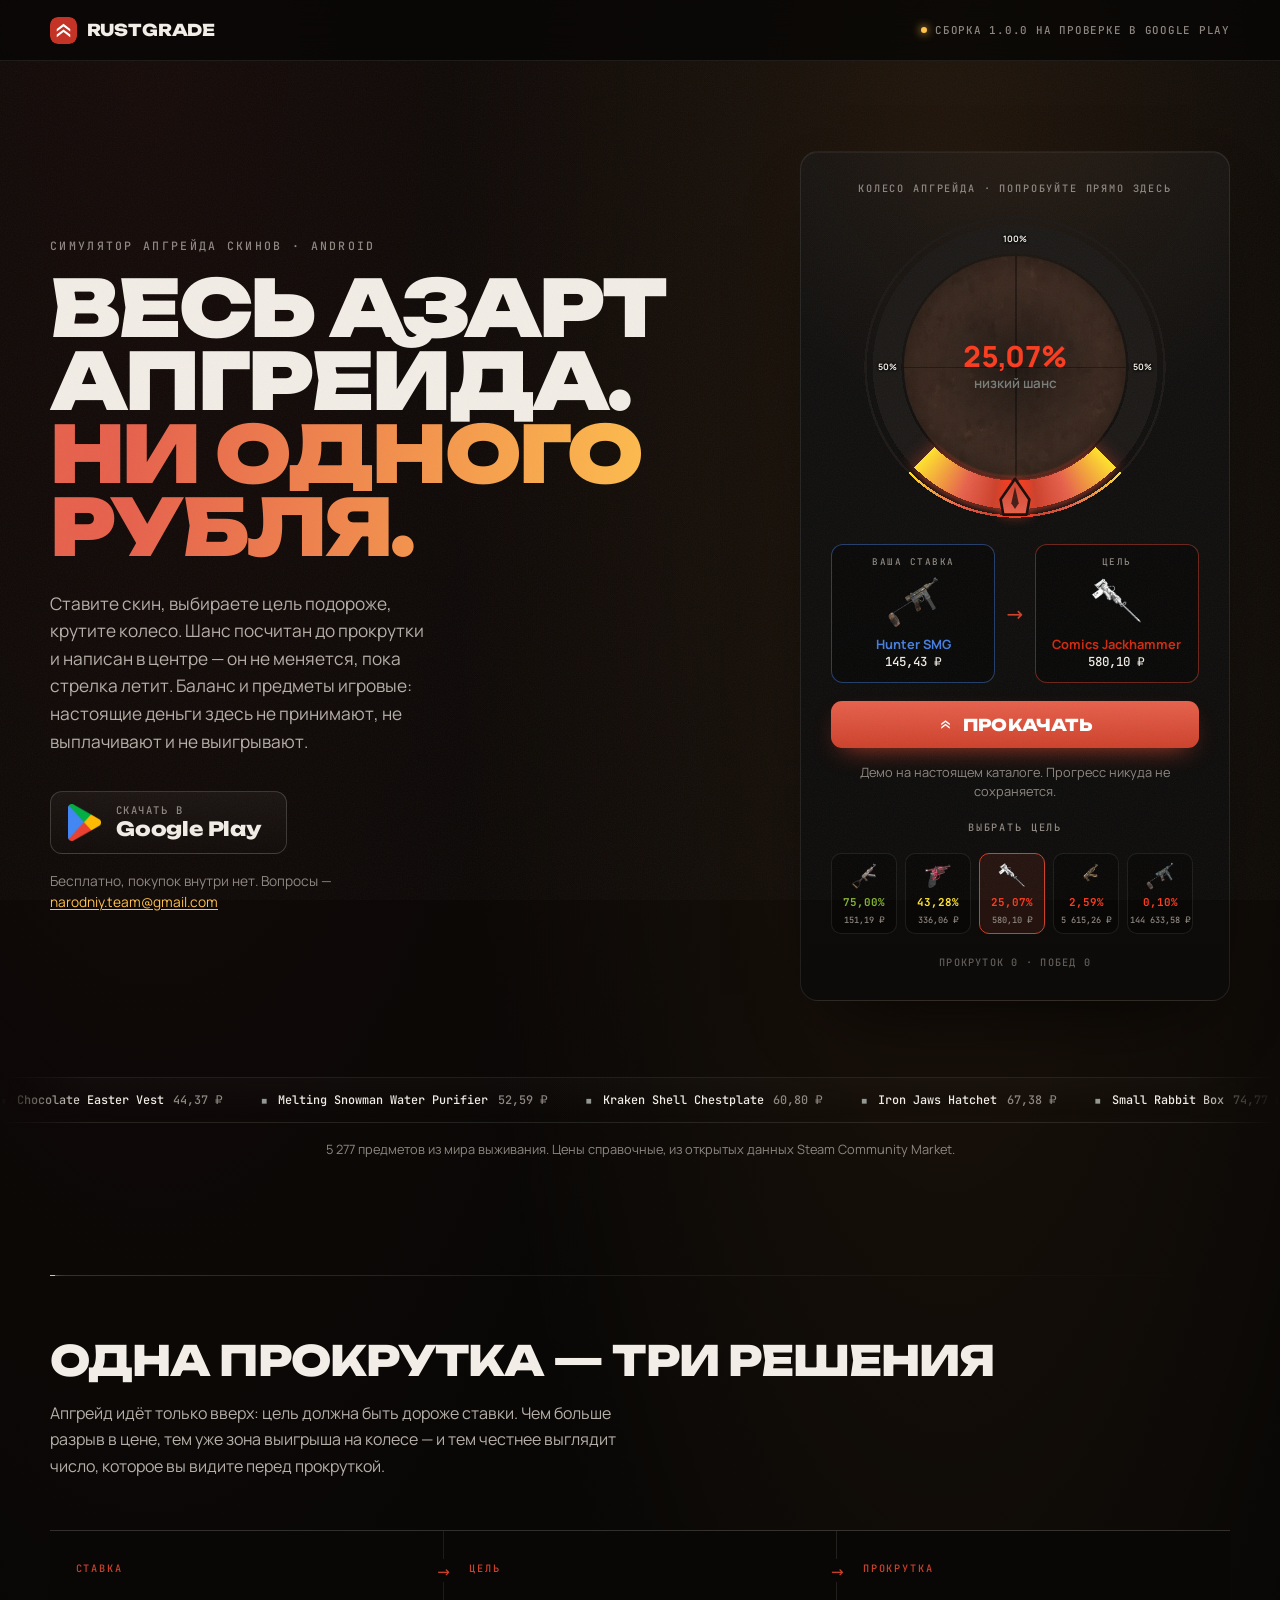
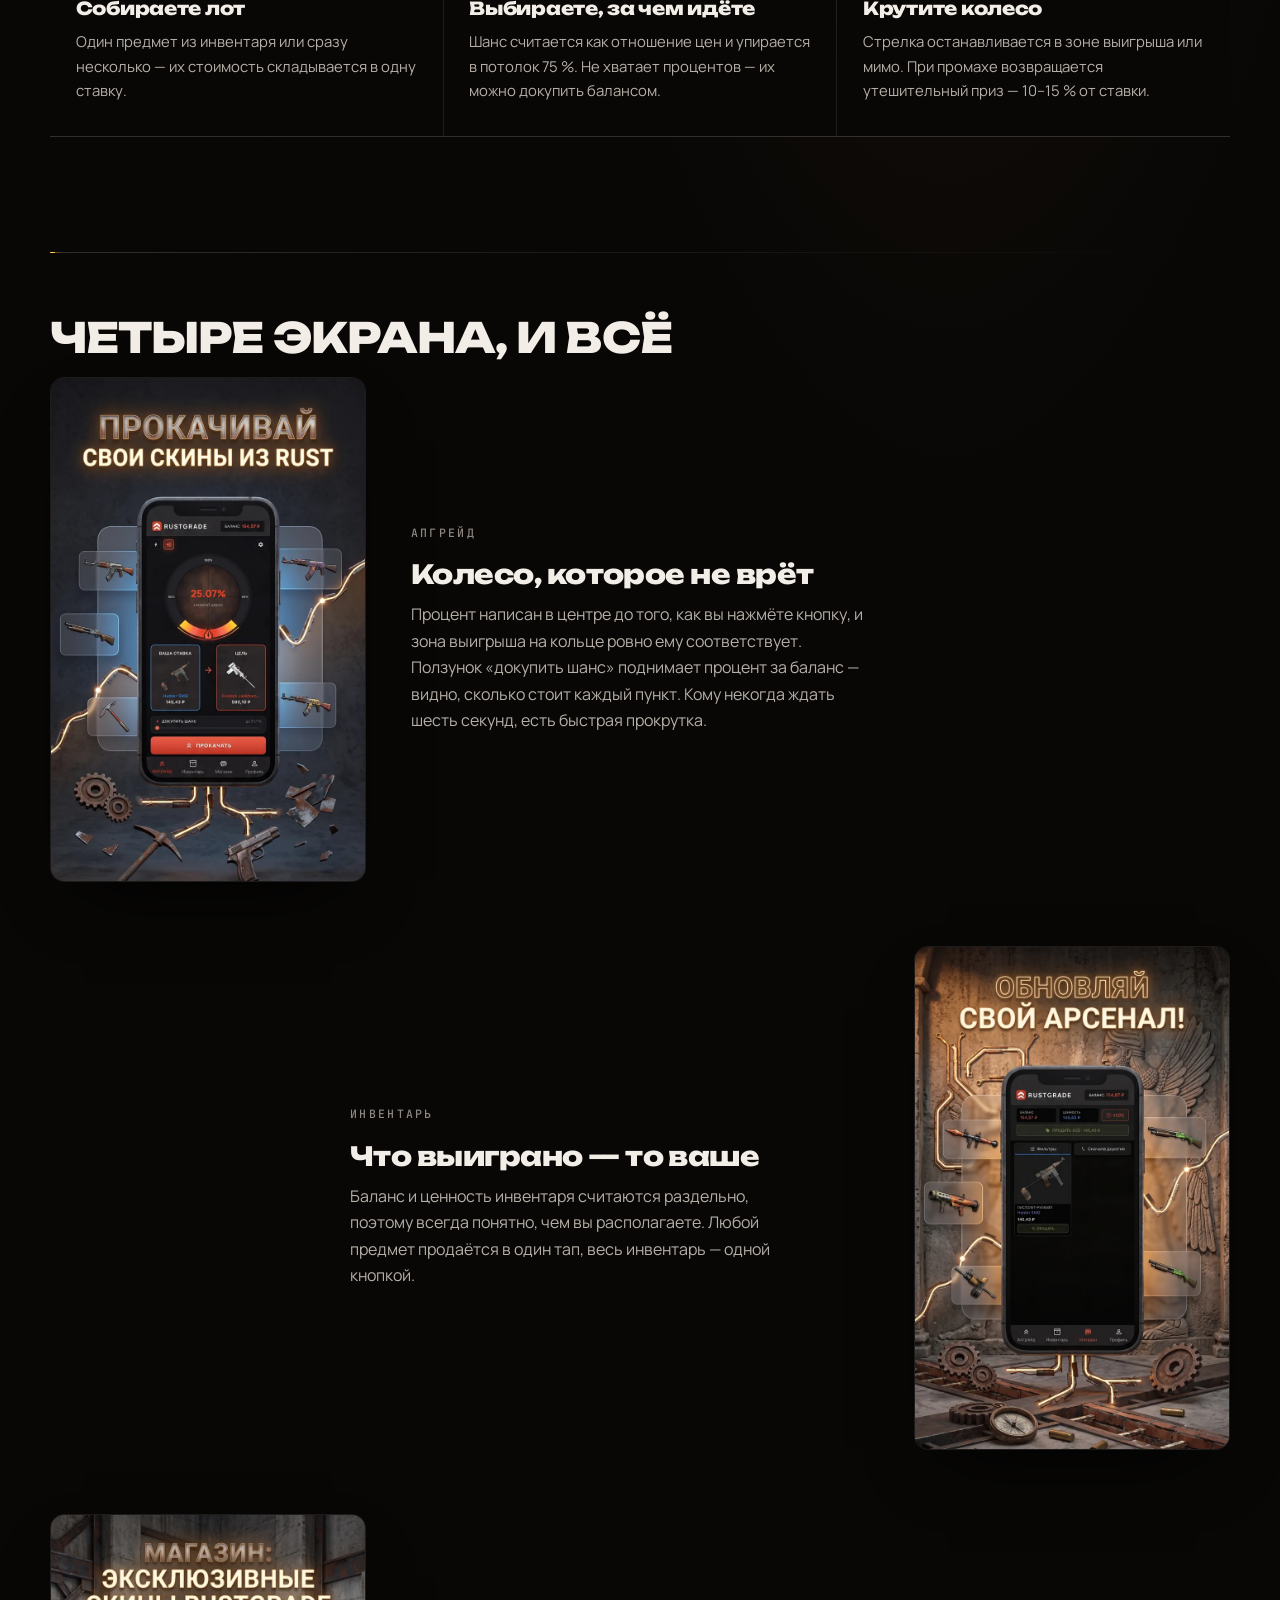
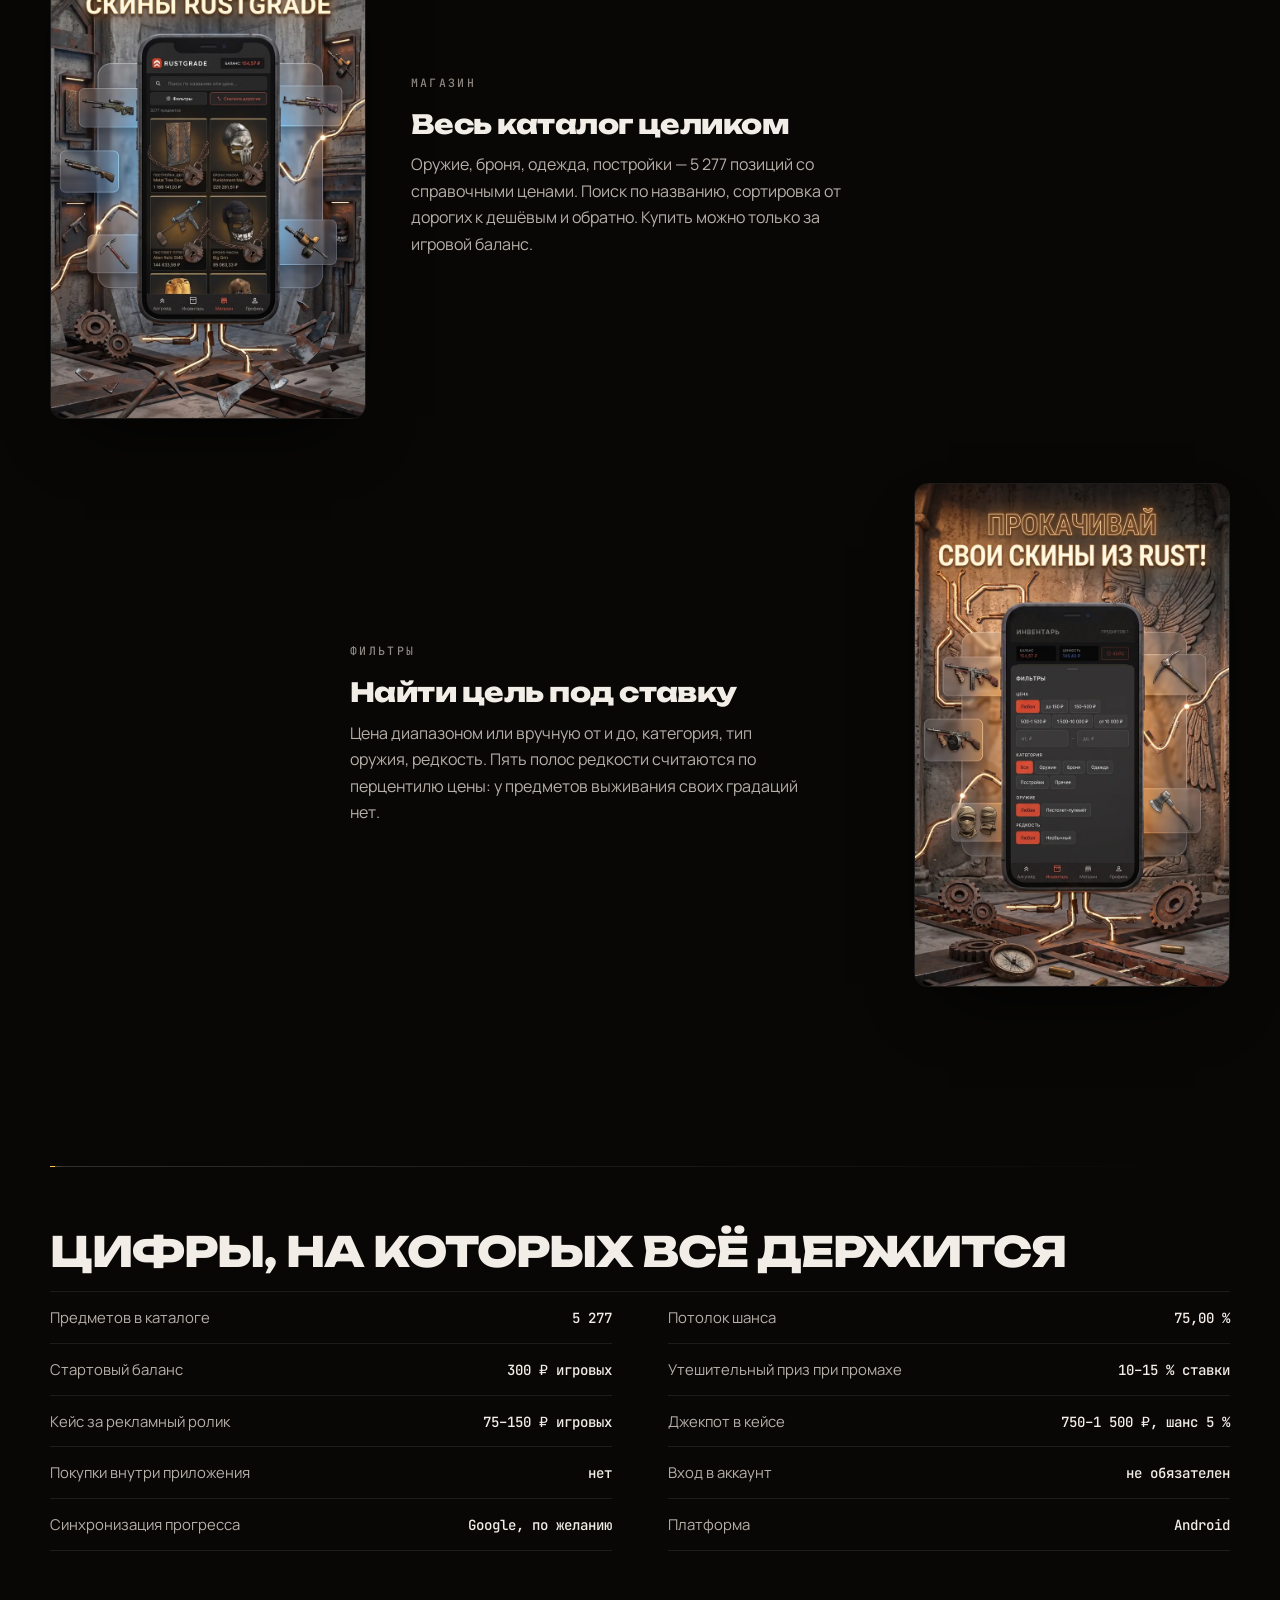
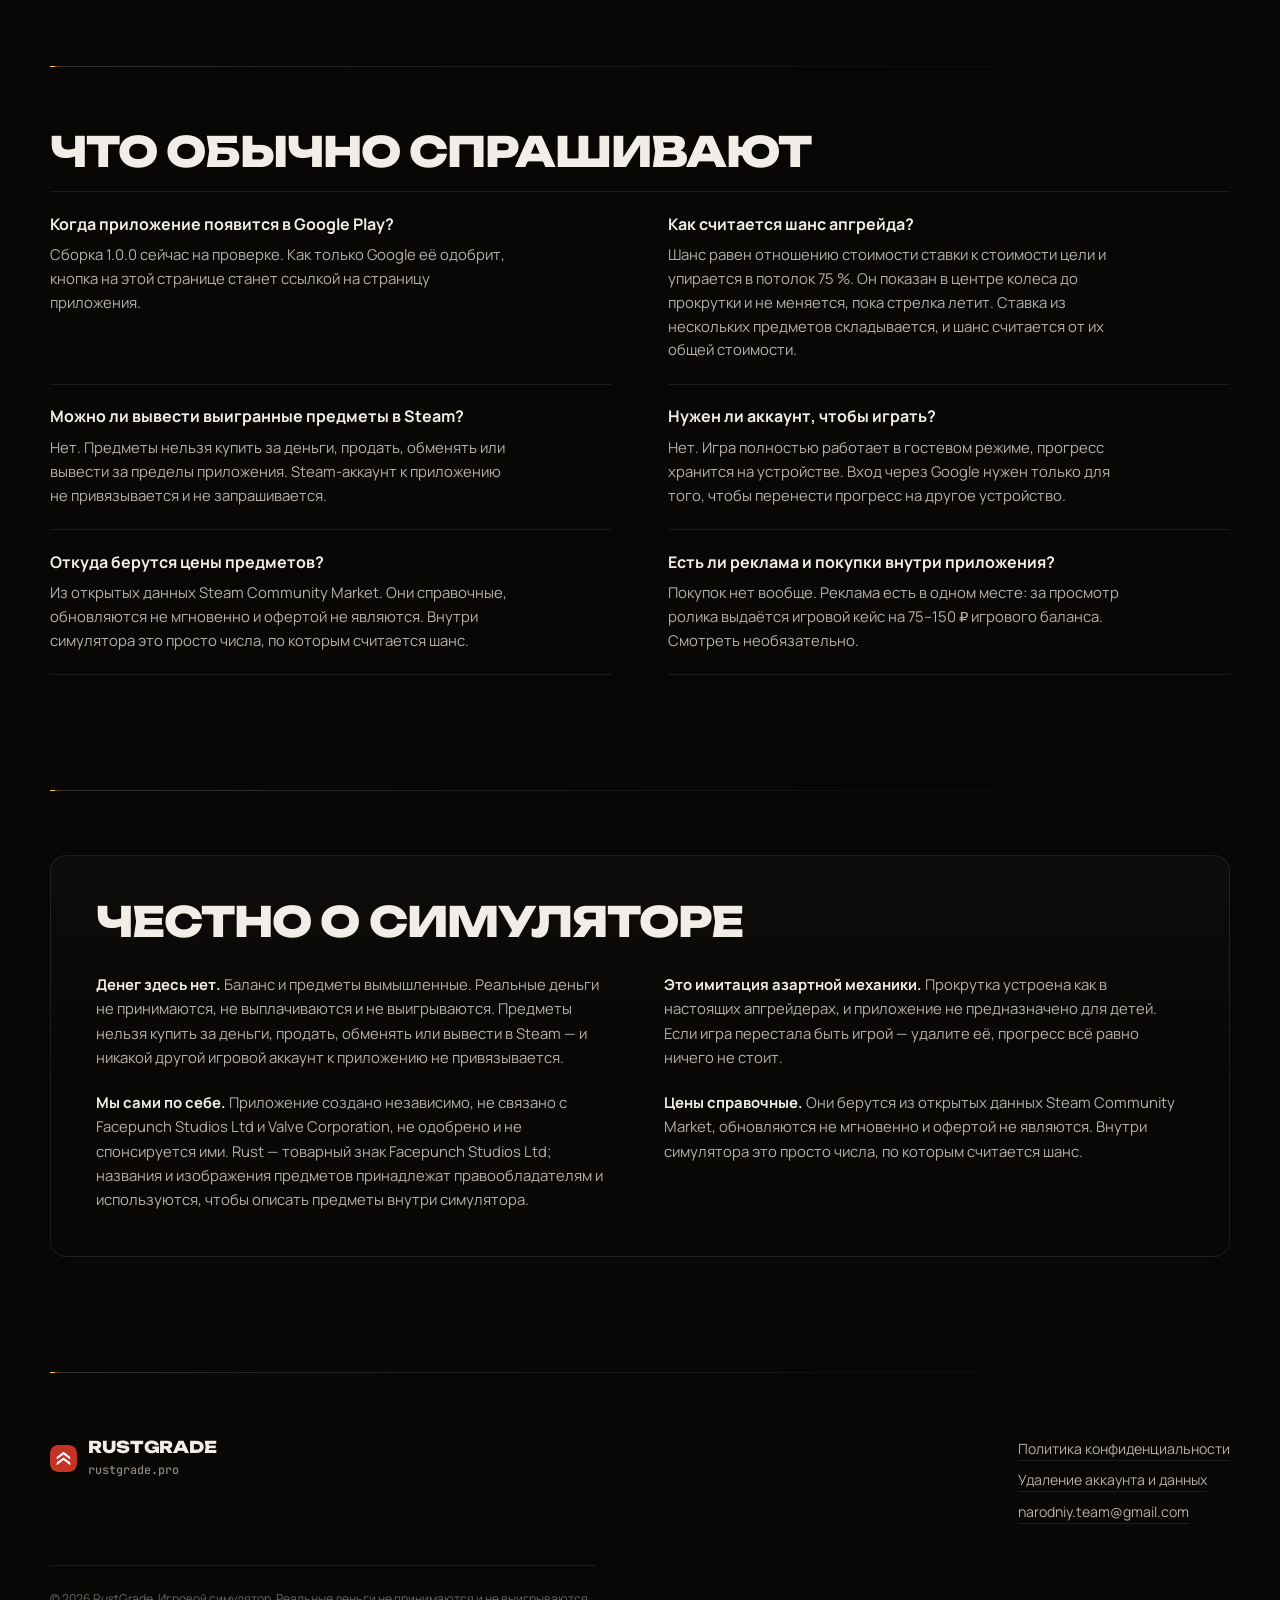
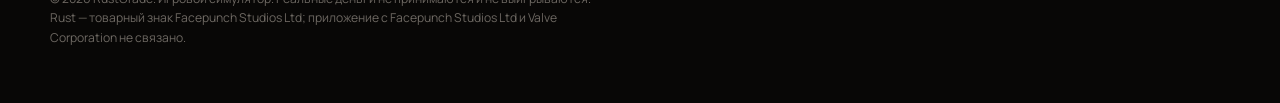
==== commit 4cbc201c: "Политика: реклама через Яндекс и Google AdMob; ссылка на Google Play" ====
--- a/index.html
+++ b/index.html
@@ -4,14 +4,14 @@
 <meta charset="utf-8">
 <meta name="viewport" content="width=device-width, initial-scale=1">
 <title>RustGrade — симулятор апгрейда скинов</title>
-<meta name="description" content="Ставите скин, выбираете цель, крутите колесо. Шанс виден до прокрутки. Баланс и предметы игровые: реальные деньги не принимаются и не выигрываются. Скоро в Google Play.">
+<meta name="description" content="Ставите скин, выбираете цель, крутите колесо. Шанс виден до прокрутки. Баланс и предметы игровые: реальные деньги не принимаются и не выигрываются. Бесплатно в Google Play.">
 <meta name="theme-color" content="#080706">
 <link rel="canonical" href="https://rustgrade.pro/">
 
 <meta property="og:type" content="website">
 <meta property="og:site_name" content="RustGrade">
 <meta property="og:title" content="RustGrade — весь азарт апгрейда. Ни одного рубля.">
-<meta property="og:description" content="Симулятор апгрейда скинов: 5 277 предметов, честный шанс на колесе, никаких реальных денег. Скоро в Google Play.">
+<meta property="og:description" content="Симулятор апгрейда скинов: 5 277 предметов, честный шанс на колесе, никаких реальных денег. Бесплатно в Google Play.">
 <meta property="og:url" content="https://rustgrade.pro/">
 <meta property="og:image" content="https://rustgrade.pro/assets/og.jpg">
 <meta property="og:image:width" content="1200">
@@ -134,16 +134,16 @@
       </p>
 
       <div class="cta">
-        <div class="play" aria-labelledby="play-t">
+        <a class="play" href="https://play.google.com/store/apps/details?id=com.rustgrade.rustgrade" aria-labelledby="play-t">
           <img class="play__icon" src="assets/google-play.webp" alt="" width="143" height="160" loading="eager" decoding="async">
           <span class="play__text">
-            <span class="play__small">Скоро в</span>
+            <span class="play__small">Скачать в</span>
             <span class="play__big" id="play-t">Google Play</span>
           </span>
-        </div>
+        </a>
         <p class="cta__note">
-          Ссылка появится здесь, как только Google одобрит сборку.
-          Вопросы до релиза — <a href="mailto:narodniy.team@gmail.com">narodniy.team@gmail.com</a>
+          Бесплатно, покупок внутри нет.
+          Вопросы — <a href="mailto:narodniy.team@gmail.com">narodniy.team@gmail.com</a>
         </p>
       </div>
     </div>
--- a/assets/site.css
+++ b/assets/site.css
@@ -188,6 +188,8 @@
   border: 1px solid var(--edge-hot); border-radius: 12px;
   background: linear-gradient(180deg, rgba(242,237,230,.05), rgba(242,237,230,.01));
 }
+a.play { text-decoration: none; transition: border-color .2s; }
+a.play:hover { border-color: var(--bone); }
 .play__icon { width: 33px; height: auto; flex: none; }
 .play__text { display: flex; flex-direction: column; line-height: 1.15; }
 .play__small { font: 500 .66rem var(--mono); letter-spacing: .14em; text-transform: uppercase; color: var(--ash); }
